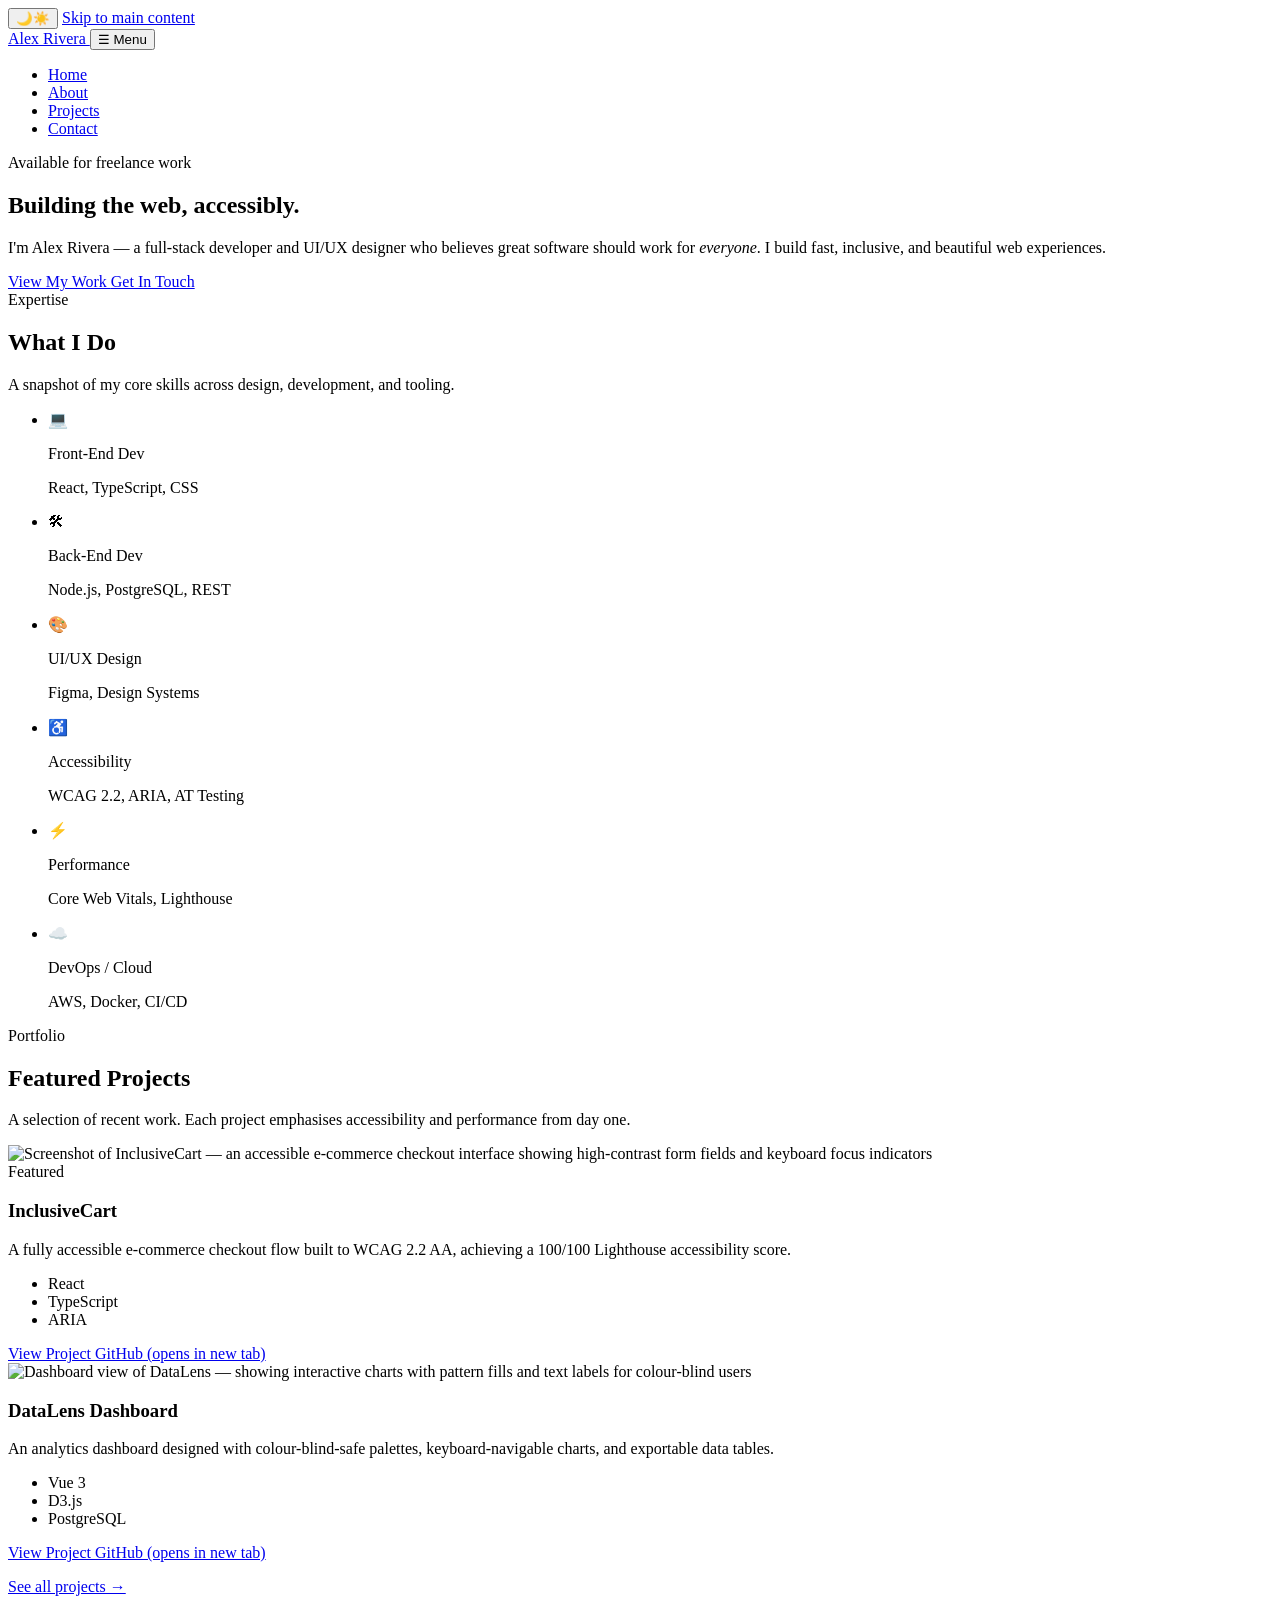
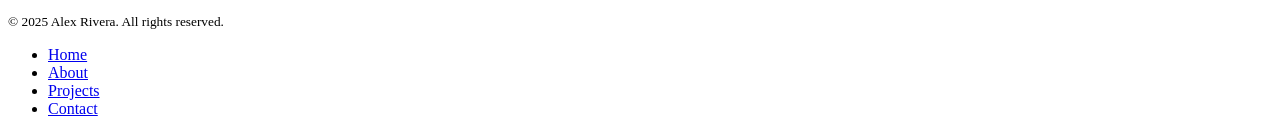
==== task 2/index.html @ 9511e77b "added the code" ====
<!DOCTYPE html>
<!--
  index.html — Home Page
  Portfolio: Alex Rivera | Full-Stack Developer & Designer
  ─────────────────────────────────────────────────────────
  ACCESSIBILITY CHOICES SUMMARY
  ──────────────────────────────
  1. lang="en" on <html>: Tells AT the page language so pronunciation is correct.
  2. Skip link: Lets keyboard users bypass repeated navigation (WCAG 2.4.1).
  3. role="banner" on <header>: Redundant landmark for older AT compatibility.
  4. aria-label on <nav>: Distinguishes "Primary" nav from any other navs.
  5. aria-current="page": Tells screen readers which nav link is the current page.
  6. role="main" on <main>: Redundant landmark for AT compatibility.
  7. aria-labelledby on <section>s: Associates visible headings with sections for AT.
  8. aria-hidden="true" on decorative emoji/icons: Prevents "star" etc. being read aloud.
  9. <ul> for skills: Lists convey count and navigability to screen readers.
  10. alt text on images: Describes image content; decorative images get alt="".
  11. role="contentinfo" on <footer>: Landmark for AT.
  12. Mobile nav toggle: aria-expanded + aria-controls communicate state.
-->
<html lang="en">
<head>
  <meta charset="UTF-8" />
  <meta name="viewport" content="width=device-width, initial-scale=1.0" />

  <!-- ── SEO Meta Tags ── -->
  <title>Alex Rivera — Full-Stack Developer & Designer</title>
  <meta name="description"
        content="Alex Rivera is a full-stack developer and UI/UX designer crafting accessible, performant web experiences. Based in New York." />
  <meta name="keywords"
        content="full-stack developer, UI designer, accessibility, React, Node.js, portfolio" />
  <meta name="author" content="Alex Rivera" />
  <meta name="robots" content="index, follow" />

  <!-- ── Open Graph (Social Sharing) ── -->
  <meta property="og:type"        content="website" />
  <meta property="og:url"         content="https://alexrivera.dev/" />
  <meta property="og:title"       content="Alex Rivera — Full-Stack Developer & Designer" />
  <meta property="og:description" content="Crafting accessible, performant web experiences." />
  <meta property="og:image"       content="https://alexrivera.dev/og-image.jpg" />
  <meta property="og:image:alt"   content="Alex Rivera portfolio preview" />

  <!-- ── Twitter Card ── -->
  <meta name="twitter:card"        content="summary_large_image" />
  <meta name="twitter:site"        content="@alexrivera_dev" />
  <meta name="twitter:title"       content="Alex Rivera — Full-Stack Developer & Designer" />
  <meta name="twitter:description" content="Crafting accessible, performant web experiences." />
  <meta name="twitter:image"       content="https://alexrivera.dev/og-image.jpg" />

  <!-- ── Canonical ── -->
  <link rel="canonical" href="https://alexrivera.dev/" />

  <!-- ── Fonts ── -->
  <link rel="preconnect" href="https://fonts.googleapis.com" />
  <link rel="preconnect" href="https://fonts.gstatic.com" crossorigin />
  <link href="https://fonts.googleapis.com/css2?family=Playfair+Display:wght@600;700&family=Source+Serif+4:ital,wght@0,400;0,600;0,700;1,400&display=swap"
        rel="stylesheet" />

  <!-- ── Stylesheet ── -->
  <link rel="stylesheet" href="style.css" />
</head>

<body>

  <!--
    SKIP LINK
    ─────────
    WHY: WCAG 2.4.1 — Bypass Blocks. Keyboard and screen-reader users shouldn't
    have to tab through the entire navigation every time they load a page.
    This link is visually hidden until focused.
  -->
  <button class="theme-toggle" id="theme-toggle" aria-label="Switch to dark mode" title="Toggle colour theme"><span class="icon-moon" aria-hidden="true">🌙</span><span class="icon-sun" aria-hidden="true">☀️</span></button>

  <a class="skip-link" href="#main-content">Skip to main content</a>

  <!-- ══════════════════════════════════════════════════════════
       HEADER / SITE NAVIGATION
       ─────────────────────────
       WHY role="banner": Adds ARIA landmark for older AT that don't
       map <header> to the banner role automatically.
  ══════════════════════════════════════════════════════════ -->
  <header class="site-header" role="banner">
    <div class="container">

      <!-- Logo — links to home; descriptive text for AT -->
      <a href="index.html" class="site-logo" aria-label="Alex Rivera — go to homepage">
        Alex Rivera
      </a>

      <!--
        Mobile toggle button
        WHY aria-expanded: communicates menu open/closed to screen readers.
        WHY aria-controls: links the button to the element it controls.
      -->
      <button class="nav-toggle"
              aria-expanded="false"
              aria-controls="primary-nav"
              aria-label="Open site navigation">
        ☰ Menu
      </button>

      <!--
        Primary Navigation
        WHY aria-label="Primary": If a page has multiple <nav> elements,
        labels distinguish them for AT (e.g. "Primary" vs "Breadcrumb").
      -->
      <nav aria-label="Primary" id="primary-nav">
        <ul class="primary-nav" role="list">
          <!--
            WHY aria-current="page": Tells AT "this link is the current page."
            Combined with visible styling, satisfies WCAG 2.4.8.
          -->
          <li><a href="index.html"    aria-current="page">Home</a></li>
          <li><a href="about.html">About</a></li>
          <li><a href="projects.html">Projects</a></li>
          <li><a href="contact.html">Contact</a></li>
        </ul>
      </nav>

    </div>
  </header>

  <!-- ══════════════════════════════════════════════════════════
       MAIN CONTENT
       ─────────────
       WHY role="main": Redundant landmark for AT compatibility.
       WHY id="main-content": Target for the skip link above.
  ══════════════════════════════════════════════════════════ -->
  <main id="main-content" role="main">

    <!-- ── HERO SECTION ────────────────────────────────────── -->
    <!--
      WHY <section>: Groups thematically related content.
      WHY aria-labelledby: Associates the section with its heading
      so AT announces "Hero section, heading: …" when navigating landmarks.
    -->
    <section class="hero" aria-labelledby="hero-heading">
      <div class="container">

        <p class="hero-eyebrow" aria-hidden="false">
          Available for freelance work
        </p>

        <h1 id="hero-heading" class="hero-title">
          Building the web, <span class="accent">accessibly</span>.
        </h1>

        <p class="hero-description">
          I'm Alex Rivera — a full-stack developer and UI/UX designer who believes
          great software should work for <em>everyone</em>. I build fast, inclusive,
          and beautiful web experiences.
        </p>

        <div class="hero-actions">
          <a href="projects.html" class="btn btn-primary">
            View My Work
          </a>
          <a href="contact.html" class="btn btn-secondary">
            Get In Touch
          </a>
        </div>

      </div>
    </section><!-- /hero -->

    <div class="container">

      <!-- ── SKILLS OVERVIEW ─────────────────────────────── -->
      <section class="section" aria-labelledby="skills-heading">

        <header class="section-header">
          <span class="section-label" aria-hidden="true">Expertise</span>
          <h2 id="skills-heading" class="section-title">What I Do</h2>
          <p class="section-description">
            A snapshot of my core skills across design, development, and tooling.
          </p>
        </header>

        <!--
          WHY <ul> with role="list": Conveys list semantics (count, navigation).
          role="list" re-adds semantics removed by list-style:none in some browsers.
        -->
        <ul class="skills-grid" role="list" aria-label="Core skills">

          <li class="skill-card">
            <!-- aria-hidden prevents decorative emoji from being read as "laptop computer" -->
            <div class="skill-card-icon" aria-hidden="true">💻</div>
            <p class="skill-card-name">Front-End Dev</p>
            <p class="skill-card-level">React, TypeScript, CSS</p>
          </li>

          <li class="skill-card">
            <div class="skill-card-icon" aria-hidden="true">🛠</div>
            <p class="skill-card-name">Back-End Dev</p>
            <p class="skill-card-level">Node.js, PostgreSQL, REST</p>
          </li>

          <li class="skill-card">
            <div class="skill-card-icon" aria-hidden="true">🎨</div>
            <p class="skill-card-name">UI/UX Design</p>
            <p class="skill-card-level">Figma, Design Systems</p>
          </li>

          <li class="skill-card">
            <div class="skill-card-icon" aria-hidden="true">♿</div>
            <p class="skill-card-name">Accessibility</p>
            <p class="skill-card-level">WCAG 2.2, ARIA, AT Testing</p>
          </li>

          <li class="skill-card">
            <div class="skill-card-icon" aria-hidden="true">⚡</div>
            <p class="skill-card-name">Performance</p>
            <p class="skill-card-level">Core Web Vitals, Lighthouse</p>
          </li>

          <li class="skill-card">
            <div class="skill-card-icon" aria-hidden="true">☁️</div>
            <p class="skill-card-name">DevOps / Cloud</p>
            <p class="skill-card-level">AWS, Docker, CI/CD</p>
          </li>

        </ul>
      </section><!-- /skills -->

      <!-- ── FEATURED PROJECTS PREVIEW ───────────────────── -->
      <section class="section" aria-labelledby="featured-heading">

        <header class="section-header">
          <span class="section-label" aria-hidden="true">Portfolio</span>
          <h2 id="featured-heading" class="section-title">Featured Projects</h2>
          <p class="section-description">
            A selection of recent work. Each project emphasises accessibility
            and performance from day one.
          </p>
        </header>

        <!--
          WHY <article>: Each project is an independently distributable piece
          of content with its own heading, description, and links — exactly
          what <article> is for.
        -->
        <div class="projects-grid">

          <article class="project-card" aria-labelledby="proj1-title">
            <div class="project-thumbnail">
              <!--
                WHY descriptive alt: Screen readers read alt text in place of
                the image. A blank alt="" signals purely decorative; a description
                gives context. Placeholder text makes intent clear to developers.
              -->
              <img src="placeholder-project1.jpg"
                   alt="Screenshot of InclusiveCart — an accessible e-commerce checkout interface showing high-contrast form fields and keyboard focus indicators"
                   loading="lazy"
                   width="600"
                   height="337" />
            </div>
            <div class="project-body">
              <span class="badge">Featured</span>
              <h3 id="proj1-title" class="project-title">InclusiveCart</h3>
              <p class="project-description">
                A fully accessible e-commerce checkout flow built to WCAG 2.2 AA,
                achieving a 100/100 Lighthouse accessibility score.
              </p>
              <ul class="project-tags" role="list" aria-label="Technologies used">
                <li class="project-tag">React</li>
                <li class="project-tag">TypeScript</li>
                <li class="project-tag">ARIA</li>
              </ul>
              <div class="project-links">
                <!--
                  WHY aria-label on links: "Read more" repeated for multiple projects
                  is ambiguous for AT. The label disambiguates: "View InclusiveCart live".
                -->
                <a href="projects.html#inclusive-cart"
                   class="btn btn-primary"
                   aria-label="View InclusiveCart project details">
                  View Project
                </a>
                <a href="https://github.com/alexrivera/inclusive-cart"
                   class="btn btn-secondary"
                   aria-label="View InclusiveCart source code on GitHub"
                   target="_blank"
                   rel="noopener noreferrer">
                  <!--
                    WHY rel="noopener noreferrer": Security best practice for
                    external links opened in new tabs.
                    WHY screen-reader text: Warns AT users a new tab will open.
                  -->
                  GitHub
                  <span class="visually-hidden">(opens in new tab)</span>
                </a>
              </div>
            </div>
          </article><!-- /article -->

          <article class="project-card" aria-labelledby="proj2-title">
            <div class="project-thumbnail">
              <img src="placeholder-project2.jpg"
                   alt="Dashboard view of DataLens — showing interactive charts with pattern fills and text labels for colour-blind users"
                   loading="lazy"
                   width="600"
                   height="337" />
            </div>
            <div class="project-body">
              <h3 id="proj2-title" class="project-title">DataLens Dashboard</h3>
              <p class="project-description">
                An analytics dashboard designed with colour-blind-safe palettes,
                keyboard-navigable charts, and exportable data tables.
              </p>
              <ul class="project-tags" role="list" aria-label="Technologies used">
                <li class="project-tag">Vue 3</li>
                <li class="project-tag">D3.js</li>
                <li class="project-tag">PostgreSQL</li>
              </ul>
              <div class="project-links">
                <a href="projects.html#data-lens"
                   class="btn btn-primary"
                   aria-label="View DataLens Dashboard project details">
                  View Project
                </a>
                <a href="https://github.com/alexrivera/datalens"
                   class="btn btn-secondary"
                   aria-label="View DataLens source code on GitHub"
                   target="_blank"
                   rel="noopener noreferrer">
                  GitHub
                  <span class="visually-hidden">(opens in new tab)</span>
                </a>
              </div>
            </div>
          </article><!-- /article -->

        </div>

        <p class="mt-8">
          <a href="projects.html" class="btn btn-secondary">
            See all projects →
          </a>
        </p>

      </section><!-- /featured projects -->

    </div><!-- /container -->
  </main>

  <!-- ══════════════════════════════════════════════════════════
       FOOTER
       ────────
       WHY role="contentinfo": Maps <footer> to the contentinfo
       landmark for AT compatibility.
  ══════════════════════════════════════════════════════════ -->
  <footer class="site-footer" role="contentinfo">
    <div class="container">
      <p class="footer-copy">
        <small>© <time datetime="2025">2025</time> Alex Rivera. All rights reserved.</small>
      </p>
      <nav aria-label="Footer navigation">
        <ul class="footer-nav" role="list">
          <li><a href="index.html">Home</a></li>
          <li><a href="about.html">About</a></li>
          <li><a href="projects.html">Projects</a></li>
          <li><a href="contact.html">Contact</a></li>
        </ul>
      </nav>
    </div>
  </footer>

  <!-- ── Navigation Toggle Script ───────────────────────── -->
    <script src="portfolio.js"></script>

</body>
</html>
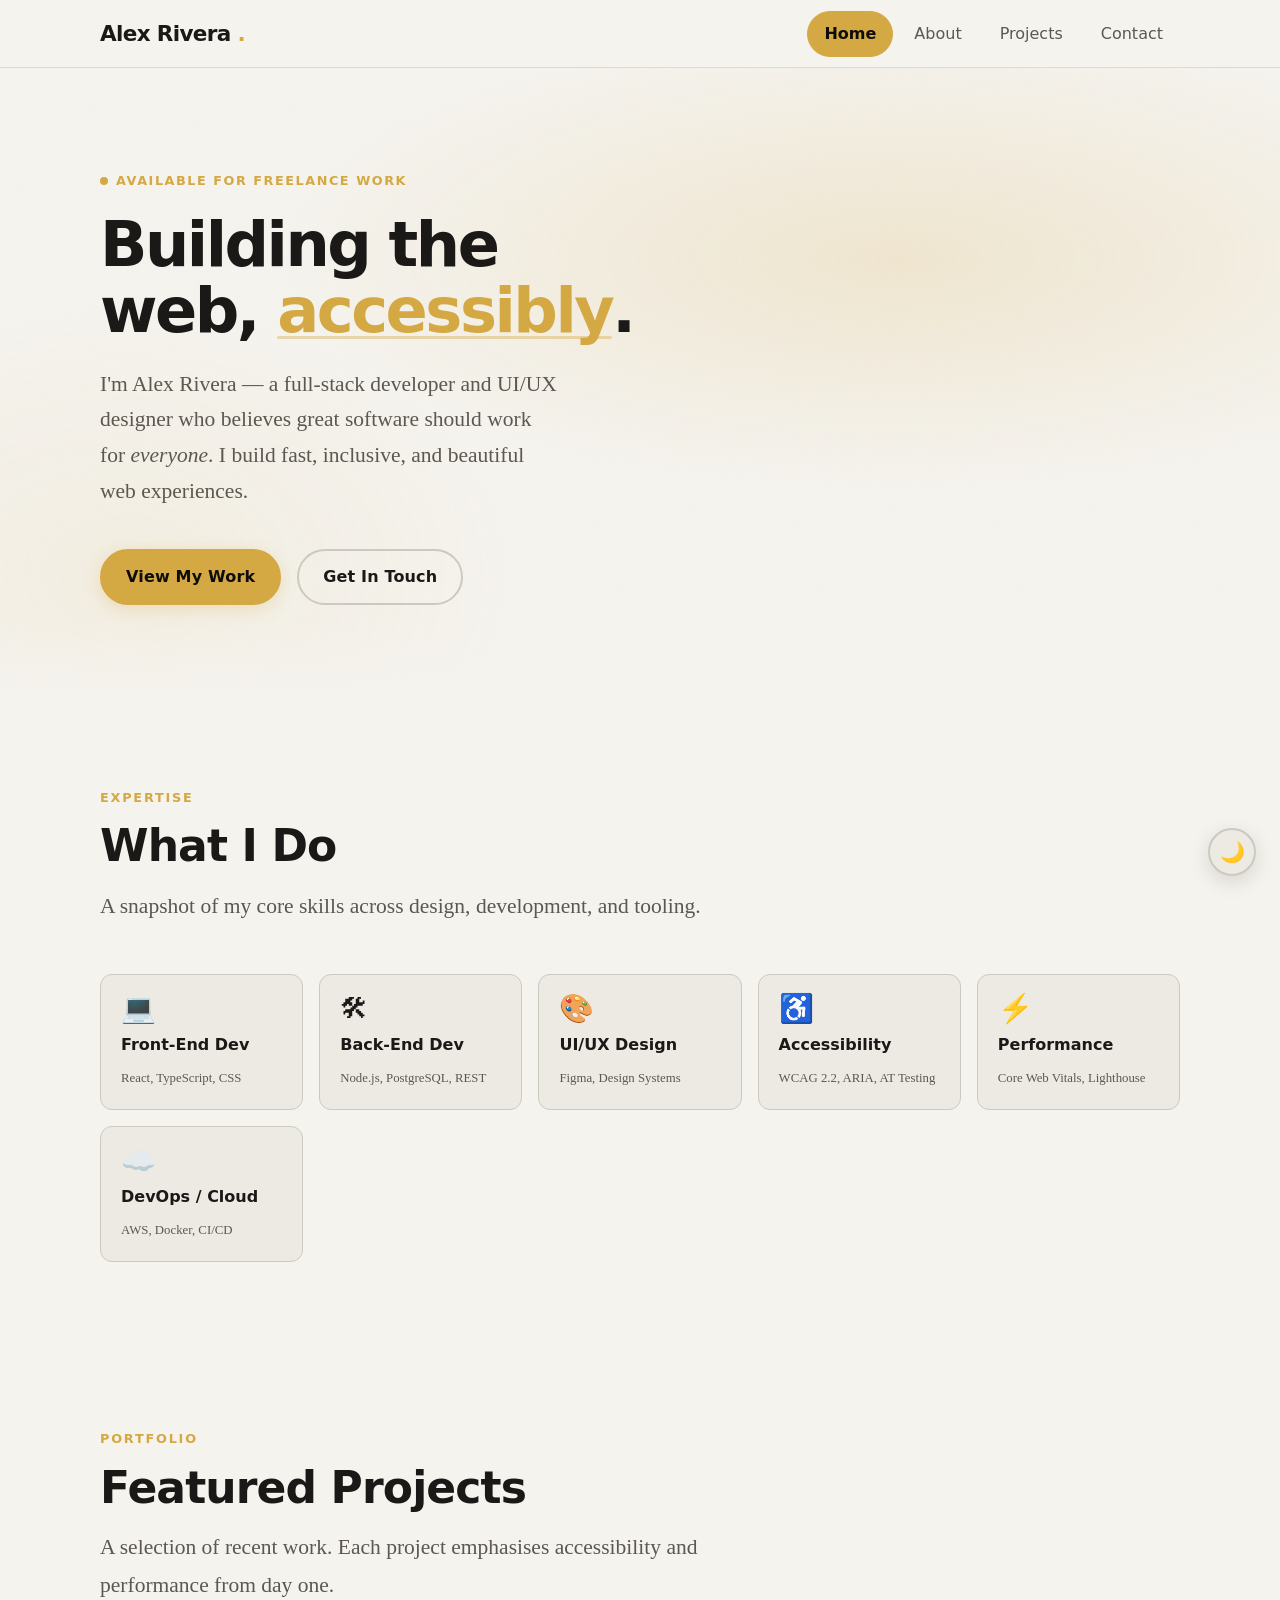
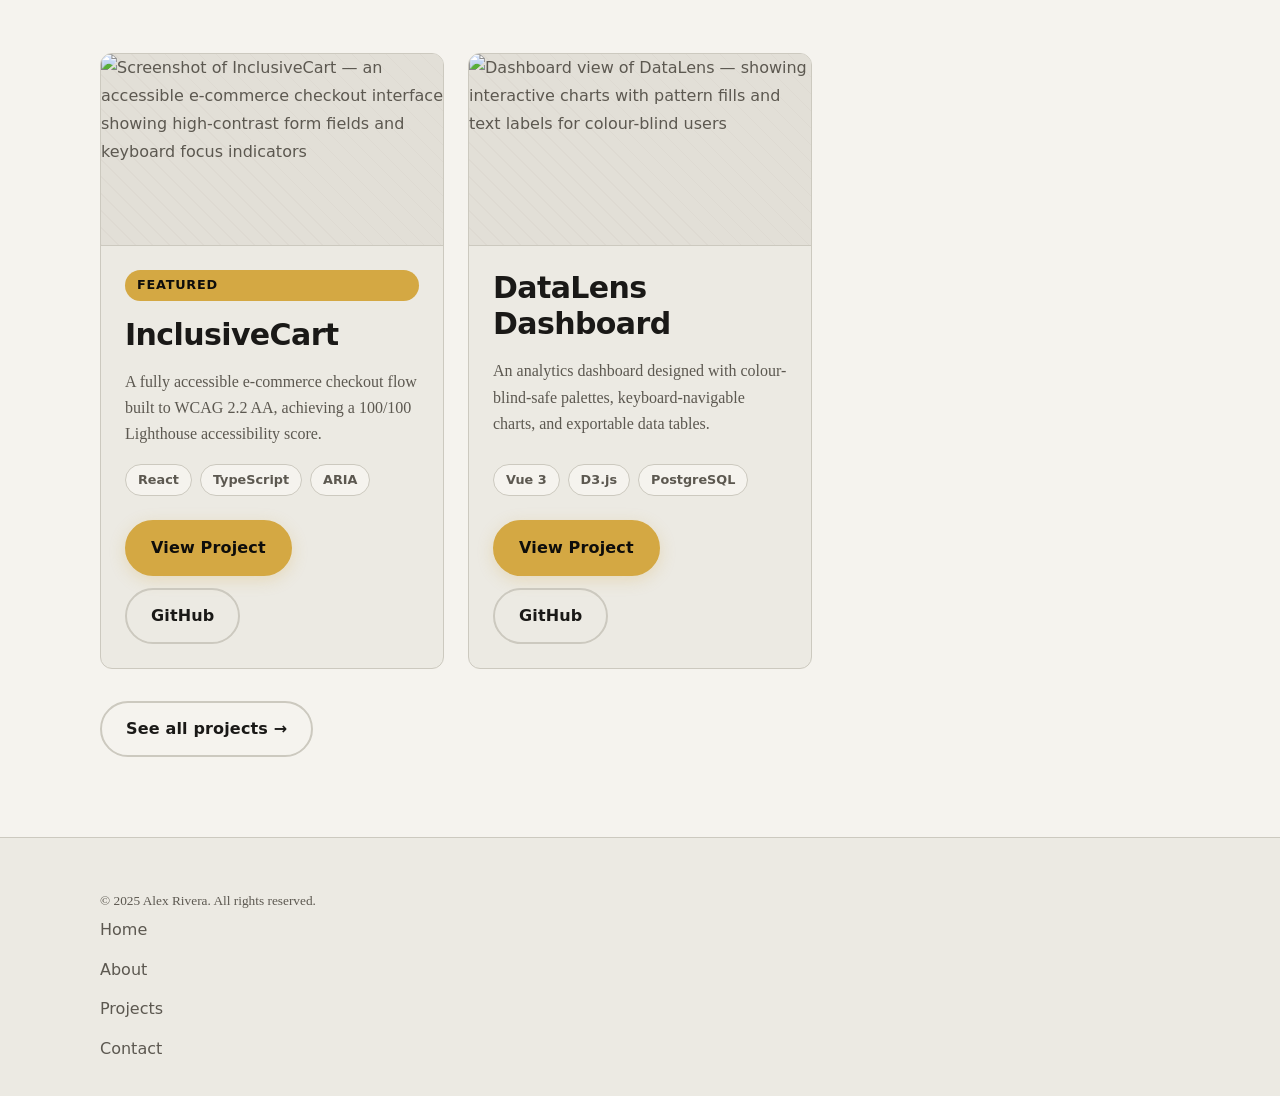
==== commit 3f5512d1: "Add task 2 folder with files" ====
--- a/task 2/index.html
+++ b/task 2/index.html
@@ -1,372 +1,372 @@
-<!DOCTYPE html>
-<!--
-  index.html — Home Page
-  Portfolio: Alex Rivera | Full-Stack Developer & Designer
-  ─────────────────────────────────────────────────────────
-  ACCESSIBILITY CHOICES SUMMARY
-  ──────────────────────────────
-  1. lang="en" on <html>: Tells AT the page language so pronunciation is correct.
-  2. Skip link: Lets keyboard users bypass repeated navigation (WCAG 2.4.1).
-  3. role="banner" on <header>: Redundant landmark for older AT compatibility.
-  4. aria-label on <nav>: Distinguishes "Primary" nav from any other navs.
-  5. aria-current="page": Tells screen readers which nav link is the current page.
-  6. role="main" on <main>: Redundant landmark for AT compatibility.
-  7. aria-labelledby on <section>s: Associates visible headings with sections for AT.
-  8. aria-hidden="true" on decorative emoji/icons: Prevents "star" etc. being read aloud.
-  9. <ul> for skills: Lists convey count and navigability to screen readers.
-  10. alt text on images: Describes image content; decorative images get alt="".
-  11. role="contentinfo" on <footer>: Landmark for AT.
-  12. Mobile nav toggle: aria-expanded + aria-controls communicate state.
--->
-<html lang="en">
-<head>
-  <meta charset="UTF-8" />
-  <meta name="viewport" content="width=device-width, initial-scale=1.0" />
-
-  <!-- ── SEO Meta Tags ── -->
-  <title>Alex Rivera — Full-Stack Developer & Designer</title>
-  <meta name="description"
-        content="Alex Rivera is a full-stack developer and UI/UX designer crafting accessible, performant web experiences. Based in New York." />
-  <meta name="keywords"
-        content="full-stack developer, UI designer, accessibility, React, Node.js, portfolio" />
-  <meta name="author" content="Alex Rivera" />
-  <meta name="robots" content="index, follow" />
-
-  <!-- ── Open Graph (Social Sharing) ── -->
-  <meta property="og:type"        content="website" />
-  <meta property="og:url"         content="https://alexrivera.dev/" />
-  <meta property="og:title"       content="Alex Rivera — Full-Stack Developer & Designer" />
-  <meta property="og:description" content="Crafting accessible, performant web experiences." />
-  <meta property="og:image"       content="https://alexrivera.dev/og-image.jpg" />
-  <meta property="og:image:alt"   content="Alex Rivera portfolio preview" />
-
-  <!-- ── Twitter Card ── -->
-  <meta name="twitter:card"        content="summary_large_image" />
-  <meta name="twitter:site"        content="@alexrivera_dev" />
-  <meta name="twitter:title"       content="Alex Rivera — Full-Stack Developer & Designer" />
-  <meta name="twitter:description" content="Crafting accessible, performant web experiences." />
-  <meta name="twitter:image"       content="https://alexrivera.dev/og-image.jpg" />
-
-  <!-- ── Canonical ── -->
-  <link rel="canonical" href="https://alexrivera.dev/" />
-
-  <!-- ── Fonts ── -->
-  <link rel="preconnect" href="https://fonts.googleapis.com" />
-  <link rel="preconnect" href="https://fonts.gstatic.com" crossorigin />
-  <link href="https://fonts.googleapis.com/css2?family=Playfair+Display:wght@600;700&family=Source+Serif+4:ital,wght@0,400;0,600;0,700;1,400&display=swap"
-        rel="stylesheet" />
-
-  <!-- ── Stylesheet ── -->
-  <link rel="stylesheet" href="style.css" />
-</head>
-
-<body>
-
-  <!--
-    SKIP LINK
-    ─────────
-    WHY: WCAG 2.4.1 — Bypass Blocks. Keyboard and screen-reader users shouldn't
-    have to tab through the entire navigation every time they load a page.
-    This link is visually hidden until focused.
-  -->
-  <button class="theme-toggle" id="theme-toggle" aria-label="Switch to dark mode" title="Toggle colour theme"><span class="icon-moon" aria-hidden="true">🌙</span><span class="icon-sun" aria-hidden="true">☀️</span></button>
-
-  <a class="skip-link" href="#main-content">Skip to main content</a>
-
-  <!-- ══════════════════════════════════════════════════════════
-       HEADER / SITE NAVIGATION
-       ─────────────────────────
-       WHY role="banner": Adds ARIA landmark for older AT that don't
-       map <header> to the banner role automatically.
-  ══════════════════════════════════════════════════════════ -->
-  <header class="site-header" role="banner">
-    <div class="container">
-
-      <!-- Logo — links to home; descriptive text for AT -->
-      <a href="index.html" class="site-logo" aria-label="Alex Rivera — go to homepage">
-        Alex Rivera
-      </a>
-
-      <!--
-        Mobile toggle button
-        WHY aria-expanded: communicates menu open/closed to screen readers.
-        WHY aria-controls: links the button to the element it controls.
-      -->
-      <button class="nav-toggle"
-              aria-expanded="false"
-              aria-controls="primary-nav"
-              aria-label="Open site navigation">
-        ☰ Menu
-      </button>
-
-      <!--
-        Primary Navigation
-        WHY aria-label="Primary": If a page has multiple <nav> elements,
-        labels distinguish them for AT (e.g. "Primary" vs "Breadcrumb").
-      -->
-      <nav aria-label="Primary" id="primary-nav">
-        <ul class="primary-nav" role="list">
-          <!--
-            WHY aria-current="page": Tells AT "this link is the current page."
-            Combined with visible styling, satisfies WCAG 2.4.8.
-          -->
-          <li><a href="index.html"    aria-current="page">Home</a></li>
-          <li><a href="about.html">About</a></li>
-          <li><a href="projects.html">Projects</a></li>
-          <li><a href="contact.html">Contact</a></li>
-        </ul>
-      </nav>
-
-    </div>
-  </header>
-
-  <!-- ══════════════════════════════════════════════════════════
-       MAIN CONTENT
-       ─────────────
-       WHY role="main": Redundant landmark for AT compatibility.
-       WHY id="main-content": Target for the skip link above.
-  ══════════════════════════════════════════════════════════ -->
-  <main id="main-content" role="main">
-
-    <!-- ── HERO SECTION ────────────────────────────────────── -->
-    <!--
-      WHY <section>: Groups thematically related content.
-      WHY aria-labelledby: Associates the section with its heading
-      so AT announces "Hero section, heading: …" when navigating landmarks.
-    -->
-    <section class="hero" aria-labelledby="hero-heading">
-      <div class="container">
-
-        <p class="hero-eyebrow" aria-hidden="false">
-          Available for freelance work
-        </p>
-
-        <h1 id="hero-heading" class="hero-title">
-          Building the web, <span class="accent">accessibly</span>.
-        </h1>
-
-        <p class="hero-description">
-          I'm Alex Rivera — a full-stack developer and UI/UX designer who believes
-          great software should work for <em>everyone</em>. I build fast, inclusive,
-          and beautiful web experiences.
-        </p>
-
-        <div class="hero-actions">
-          <a href="projects.html" class="btn btn-primary">
-            View My Work
-          </a>
-          <a href="contact.html" class="btn btn-secondary">
-            Get In Touch
-          </a>
-        </div>
-
-      </div>
-    </section><!-- /hero -->
-
-    <div class="container">
-
-      <!-- ── SKILLS OVERVIEW ─────────────────────────────── -->
-      <section class="section" aria-labelledby="skills-heading">
-
-        <header class="section-header">
-          <span class="section-label" aria-hidden="true">Expertise</span>
-          <h2 id="skills-heading" class="section-title">What I Do</h2>
-          <p class="section-description">
-            A snapshot of my core skills across design, development, and tooling.
-          </p>
-        </header>
-
-        <!--
-          WHY <ul> with role="list": Conveys list semantics (count, navigation).
-          role="list" re-adds semantics removed by list-style:none in some browsers.
-        -->
-        <ul class="skills-grid" role="list" aria-label="Core skills">
-
-          <li class="skill-card">
-            <!-- aria-hidden prevents decorative emoji from being read as "laptop computer" -->
-            <div class="skill-card-icon" aria-hidden="true">💻</div>
-            <p class="skill-card-name">Front-End Dev</p>
-            <p class="skill-card-level">React, TypeScript, CSS</p>
-          </li>
-
-          <li class="skill-card">
-            <div class="skill-card-icon" aria-hidden="true">🛠</div>
-            <p class="skill-card-name">Back-End Dev</p>
-            <p class="skill-card-level">Node.js, PostgreSQL, REST</p>
-          </li>
-
-          <li class="skill-card">
-            <div class="skill-card-icon" aria-hidden="true">🎨</div>
-            <p class="skill-card-name">UI/UX Design</p>
-            <p class="skill-card-level">Figma, Design Systems</p>
-          </li>
-
-          <li class="skill-card">
-            <div class="skill-card-icon" aria-hidden="true">♿</div>
-            <p class="skill-card-name">Accessibility</p>
-            <p class="skill-card-level">WCAG 2.2, ARIA, AT Testing</p>
-          </li>
-
-          <li class="skill-card">
-            <div class="skill-card-icon" aria-hidden="true">⚡</div>
-            <p class="skill-card-name">Performance</p>
-            <p class="skill-card-level">Core Web Vitals, Lighthouse</p>
-          </li>
-
-          <li class="skill-card">
-            <div class="skill-card-icon" aria-hidden="true">☁️</div>
-            <p class="skill-card-name">DevOps / Cloud</p>
-            <p class="skill-card-level">AWS, Docker, CI/CD</p>
-          </li>
-
-        </ul>
-      </section><!-- /skills -->
-
-      <!-- ── FEATURED PROJECTS PREVIEW ───────────────────── -->
-      <section class="section" aria-labelledby="featured-heading">
-
-        <header class="section-header">
-          <span class="section-label" aria-hidden="true">Portfolio</span>
-          <h2 id="featured-heading" class="section-title">Featured Projects</h2>
-          <p class="section-description">
-            A selection of recent work. Each project emphasises accessibility
-            and performance from day one.
-          </p>
-        </header>
-
-        <!--
-          WHY <article>: Each project is an independently distributable piece
-          of content with its own heading, description, and links — exactly
-          what <article> is for.
-        -->
-        <div class="projects-grid">
-
-          <article class="project-card" aria-labelledby="proj1-title">
-            <div class="project-thumbnail">
-              <!--
-                WHY descriptive alt: Screen readers read alt text in place of
-                the image. A blank alt="" signals purely decorative; a description
-                gives context. Placeholder text makes intent clear to developers.
-              -->
-              <img src="placeholder-project1.jpg"
-                   alt="Screenshot of InclusiveCart — an accessible e-commerce checkout interface showing high-contrast form fields and keyboard focus indicators"
-                   loading="lazy"
-                   width="600"
-                   height="337" />
-            </div>
-            <div class="project-body">
-              <span class="badge">Featured</span>
-              <h3 id="proj1-title" class="project-title">InclusiveCart</h3>
-              <p class="project-description">
-                A fully accessible e-commerce checkout flow built to WCAG 2.2 AA,
-                achieving a 100/100 Lighthouse accessibility score.
-              </p>
-              <ul class="project-tags" role="list" aria-label="Technologies used">
-                <li class="project-tag">React</li>
-                <li class="project-tag">TypeScript</li>
-                <li class="project-tag">ARIA</li>
-              </ul>
-              <div class="project-links">
-                <!--
-                  WHY aria-label on links: "Read more" repeated for multiple projects
-                  is ambiguous for AT. The label disambiguates: "View InclusiveCart live".
-                -->
-                <a href="projects.html#inclusive-cart"
-                   class="btn btn-primary"
-                   aria-label="View InclusiveCart project details">
-                  View Project
-                </a>
-                <a href="https://github.com/alexrivera/inclusive-cart"
-                   class="btn btn-secondary"
-                   aria-label="View InclusiveCart source code on GitHub"
-                   target="_blank"
-                   rel="noopener noreferrer">
-                  <!--
-                    WHY rel="noopener noreferrer": Security best practice for
-                    external links opened in new tabs.
-                    WHY screen-reader text: Warns AT users a new tab will open.
-                  -->
-                  GitHub
-                  <span class="visually-hidden">(opens in new tab)</span>
-                </a>
-              </div>
-            </div>
-          </article><!-- /article -->
-
-          <article class="project-card" aria-labelledby="proj2-title">
-            <div class="project-thumbnail">
-              <img src="placeholder-project2.jpg"
-                   alt="Dashboard view of DataLens — showing interactive charts with pattern fills and text labels for colour-blind users"
-                   loading="lazy"
-                   width="600"
-                   height="337" />
-            </div>
-            <div class="project-body">
-              <h3 id="proj2-title" class="project-title">DataLens Dashboard</h3>
-              <p class="project-description">
-                An analytics dashboard designed with colour-blind-safe palettes,
-                keyboard-navigable charts, and exportable data tables.
-              </p>
-              <ul class="project-tags" role="list" aria-label="Technologies used">
-                <li class="project-tag">Vue 3</li>
-                <li class="project-tag">D3.js</li>
-                <li class="project-tag">PostgreSQL</li>
-              </ul>
-              <div class="project-links">
-                <a href="projects.html#data-lens"
-                   class="btn btn-primary"
-                   aria-label="View DataLens Dashboard project details">
-                  View Project
-                </a>
-                <a href="https://github.com/alexrivera/datalens"
-                   class="btn btn-secondary"
-                   aria-label="View DataLens source code on GitHub"
-                   target="_blank"
-                   rel="noopener noreferrer">
-                  GitHub
-                  <span class="visually-hidden">(opens in new tab)</span>
-                </a>
-              </div>
-            </div>
-          </article><!-- /article -->
-
-        </div>
-
-        <p class="mt-8">
-          <a href="projects.html" class="btn btn-secondary">
-            See all projects →
-          </a>
-        </p>
-
-      </section><!-- /featured projects -->
-
-    </div><!-- /container -->
-  </main>
-
-  <!-- ══════════════════════════════════════════════════════════
-       FOOTER
-       ────────
-       WHY role="contentinfo": Maps <footer> to the contentinfo
-       landmark for AT compatibility.
-  ══════════════════════════════════════════════════════════ -->
-  <footer class="site-footer" role="contentinfo">
-    <div class="container">
-      <p class="footer-copy">
-        <small>© <time datetime="2025">2025</time> Alex Rivera. All rights reserved.</small>
-      </p>
-      <nav aria-label="Footer navigation">
-        <ul class="footer-nav" role="list">
-          <li><a href="index.html">Home</a></li>
-          <li><a href="about.html">About</a></li>
-          <li><a href="projects.html">Projects</a></li>
-          <li><a href="contact.html">Contact</a></li>
-        </ul>
-      </nav>
-    </div>
-  </footer>
-
-  <!-- ── Navigation Toggle Script ───────────────────────── -->
-    <script src="portfolio.js"></script>
-
-</body>
-</html>
+<!DOCTYPE html>
+<!--
+  index.html — Home Page
+  Portfolio: Alex Rivera | Full-Stack Developer & Designer
+  ─────────────────────────────────────────────────────────
+  ACCESSIBILITY CHOICES SUMMARY
+  ──────────────────────────────
+  1. lang="en" on <html>: Tells AT the page language so pronunciation is correct.
+  2. Skip link: Lets keyboard users bypass repeated navigation (WCAG 2.4.1).
+  3. role="banner" on <header>: Redundant landmark for older AT compatibility.
+  4. aria-label on <nav>: Distinguishes "Primary" nav from any other navs.
+  5. aria-current="page": Tells screen readers which nav link is the current page.
+  6. role="main" on <main>: Redundant landmark for AT compatibility.
+  7. aria-labelledby on <section>s: Associates visible headings with sections for AT.
+  8. aria-hidden="true" on decorative emoji/icons: Prevents "star" etc. being read aloud.
+  9. <ul> for skills: Lists convey count and navigability to screen readers.
+  10. alt text on images: Describes image content; decorative images get alt="".
+  11. role="contentinfo" on <footer>: Landmark for AT.
+  12. Mobile nav toggle: aria-expanded + aria-controls communicate state.
+-->
+<html lang="en">
+<head>
+  <meta charset="UTF-8" />
+  <meta name="viewport" content="width=device-width, initial-scale=1.0" />
+
+  <!-- ── SEO Meta Tags ── -->
+  <title>Alex Rivera — Full-Stack Developer & Designer</title>
+  <meta name="description"
+        content="Alex Rivera is a full-stack developer and UI/UX designer crafting accessible, performant web experiences. Based in New York." />
+  <meta name="keywords"
+        content="full-stack developer, UI designer, accessibility, React, Node.js, portfolio" />
+  <meta name="author" content="Alex Rivera" />
+  <meta name="robots" content="index, follow" />
+
+  <!-- ── Open Graph (Social Sharing) ── -->
+  <meta property="og:type"        content="website" />
+  <meta property="og:url"         content="https://alexrivera.dev/" />
+  <meta property="og:title"       content="Alex Rivera — Full-Stack Developer & Designer" />
+  <meta property="og:description" content="Crafting accessible, performant web experiences." />
+  <meta property="og:image"       content="https://alexrivera.dev/og-image.jpg" />
+  <meta property="og:image:alt"   content="Alex Rivera portfolio preview" />
+
+  <!-- ── Twitter Card ── -->
+  <meta name="twitter:card"        content="summary_large_image" />
+  <meta name="twitter:site"        content="@alexrivera_dev" />
+  <meta name="twitter:title"       content="Alex Rivera — Full-Stack Developer & Designer" />
+  <meta name="twitter:description" content="Crafting accessible, performant web experiences." />
+  <meta name="twitter:image"       content="https://alexrivera.dev/og-image.jpg" />
+
+  <!-- ── Canonical ── -->
+  <link rel="canonical" href="https://alexrivera.dev/" />
+
+  <!-- ── Fonts ── -->
+  <link rel="preconnect" href="https://fonts.googleapis.com" />
+  <link rel="preconnect" href="https://fonts.gstatic.com" crossorigin />
+  <link href="https://fonts.googleapis.com/css2?family=Playfair+Display:wght@600;700&family=Source+Serif+4:ital,wght@0,400;0,600;0,700;1,400&display=swap"
+        rel="stylesheet" />
+
+  <!-- ── Stylesheet ── -->
+  <link rel="stylesheet" href="style.css" />
+</head>
+
+<body>
+
+  <!--
+    SKIP LINK
+    ─────────
+    WHY: WCAG 2.4.1 — Bypass Blocks. Keyboard and screen-reader users shouldn't
+    have to tab through the entire navigation every time they load a page.
+    This link is visually hidden until focused.
+  -->
+  <button class="theme-toggle" id="theme-toggle" aria-label="Switch to dark mode" title="Toggle colour theme"><span class="icon-moon" aria-hidden="true">🌙</span><span class="icon-sun" aria-hidden="true">☀️</span></button>
+
+  <a class="skip-link" href="#main-content">Skip to main content</a>
+
+  <!-- ══════════════════════════════════════════════════════════
+       HEADER / SITE NAVIGATION
+       ─────────────────────────
+       WHY role="banner": Adds ARIA landmark for older AT that don't
+       map <header> to the banner role automatically.
+  ══════════════════════════════════════════════════════════ -->
+  <header class="site-header" role="banner">
+    <div class="container">
+
+      <!-- Logo — links to home; descriptive text for AT -->
+      <a href="index.html" class="site-logo" aria-label="Alex Rivera — go to homepage">
+        Alex Rivera
+      </a>
+
+      <!--
+        Mobile toggle button
+        WHY aria-expanded: communicates menu open/closed to screen readers.
+        WHY aria-controls: links the button to the element it controls.
+      -->
+      <button class="nav-toggle"
+              aria-expanded="false"
+              aria-controls="primary-nav"
+              aria-label="Open site navigation">
+        ☰ Menu
+      </button>
+
+      <!--
+        Primary Navigation
+        WHY aria-label="Primary": If a page has multiple <nav> elements,
+        labels distinguish them for AT (e.g. "Primary" vs "Breadcrumb").
+      -->
+      <nav aria-label="Primary" id="primary-nav">
+        <ul class="primary-nav" role="list">
+          <!--
+            WHY aria-current="page": Tells AT "this link is the current page."
+            Combined with visible styling, satisfies WCAG 2.4.8.
+          -->
+          <li><a href="index.html"    aria-current="page">Home</a></li>
+          <li><a href="about.html">About</a></li>
+          <li><a href="projects.html">Projects</a></li>
+          <li><a href="contact.html">Contact</a></li>
+        </ul>
+      </nav>
+
+    </div>
+  </header>
+
+  <!-- ══════════════════════════════════════════════════════════
+       MAIN CONTENT
+       ─────────────
+       WHY role="main": Redundant landmark for AT compatibility.
+       WHY id="main-content": Target for the skip link above.
+  ══════════════════════════════════════════════════════════ -->
+  <main id="main-content" role="main">
+
+    <!-- ── HERO SECTION ────────────────────────────────────── -->
+    <!--
+      WHY <section>: Groups thematically related content.
+      WHY aria-labelledby: Associates the section with its heading
+      so AT announces "Hero section, heading: …" when navigating landmarks.
+    -->
+    <section class="hero" aria-labelledby="hero-heading">
+      <div class="container">
+
+        <p class="hero-eyebrow" aria-hidden="false">
+          Available for freelance work
+        </p>
+
+        <h1 id="hero-heading" class="hero-title">
+          Building the web, <span class="accent">accessibly</span>.
+        </h1>
+
+        <p class="hero-description">
+          I'm Alex Rivera — a full-stack developer and UI/UX designer who believes
+          great software should work for <em>everyone</em>. I build fast, inclusive,
+          and beautiful web experiences.
+        </p>
+
+        <div class="hero-actions">
+          <a href="projects.html" class="btn btn-primary">
+            View My Work
+          </a>
+          <a href="contact.html" class="btn btn-secondary">
+            Get In Touch
+          </a>
+        </div>
+
+      </div>
+    </section><!-- /hero -->
+
+    <div class="container">
+
+      <!-- ── SKILLS OVERVIEW ─────────────────────────────── -->
+      <section class="section" aria-labelledby="skills-heading">
+
+        <header class="section-header">
+          <span class="section-label" aria-hidden="true">Expertise</span>
+          <h2 id="skills-heading" class="section-title">What I Do</h2>
+          <p class="section-description">
+            A snapshot of my core skills across design, development, and tooling.
+          </p>
+        </header>
+
+        <!--
+          WHY <ul> with role="list": Conveys list semantics (count, navigation).
+          role="list" re-adds semantics removed by list-style:none in some browsers.
+        -->
+        <ul class="skills-grid" role="list" aria-label="Core skills">
+
+          <li class="skill-card">
+            <!-- aria-hidden prevents decorative emoji from being read as "laptop computer" -->
+            <div class="skill-card-icon" aria-hidden="true">💻</div>
+            <p class="skill-card-name">Front-End Dev</p>
+            <p class="skill-card-level">React, TypeScript, CSS</p>
+          </li>
+
+          <li class="skill-card">
+            <div class="skill-card-icon" aria-hidden="true">🛠</div>
+            <p class="skill-card-name">Back-End Dev</p>
+            <p class="skill-card-level">Node.js, PostgreSQL, REST</p>
+          </li>
+
+          <li class="skill-card">
+            <div class="skill-card-icon" aria-hidden="true">🎨</div>
+            <p class="skill-card-name">UI/UX Design</p>
+            <p class="skill-card-level">Figma, Design Systems</p>
+          </li>
+
+          <li class="skill-card">
+            <div class="skill-card-icon" aria-hidden="true">♿</div>
+            <p class="skill-card-name">Accessibility</p>
+            <p class="skill-card-level">WCAG 2.2, ARIA, AT Testing</p>
+          </li>
+
+          <li class="skill-card">
+            <div class="skill-card-icon" aria-hidden="true">⚡</div>
+            <p class="skill-card-name">Performance</p>
+            <p class="skill-card-level">Core Web Vitals, Lighthouse</p>
+          </li>
+
+          <li class="skill-card">
+            <div class="skill-card-icon" aria-hidden="true">☁️</div>
+            <p class="skill-card-name">DevOps / Cloud</p>
+            <p class="skill-card-level">AWS, Docker, CI/CD</p>
+          </li>
+
+        </ul>
+      </section><!-- /skills -->
+
+      <!-- ── FEATURED PROJECTS PREVIEW ───────────────────── -->
+      <section class="section" aria-labelledby="featured-heading">
+
+        <header class="section-header">
+          <span class="section-label" aria-hidden="true">Portfolio</span>
+          <h2 id="featured-heading" class="section-title">Featured Projects</h2>
+          <p class="section-description">
+            A selection of recent work. Each project emphasises accessibility
+            and performance from day one.
+          </p>
+        </header>
+
+        <!--
+          WHY <article>: Each project is an independently distributable piece
+          of content with its own heading, description, and links — exactly
+          what <article> is for.
+        -->
+        <div class="projects-grid">
+
+          <article class="project-card" aria-labelledby="proj1-title">
+            <div class="project-thumbnail">
+              <!--
+                WHY descriptive alt: Screen readers read alt text in place of
+                the image. A blank alt="" signals purely decorative; a description
+                gives context. Placeholder text makes intent clear to developers.
+              -->
+              <img src="placeholder-project1.jpg"
+                   alt="Screenshot of InclusiveCart — an accessible e-commerce checkout interface showing high-contrast form fields and keyboard focus indicators"
+                   loading="lazy"
+                   width="600"
+                   height="337" />
+            </div>
+            <div class="project-body">
+              <span class="badge">Featured</span>
+              <h3 id="proj1-title" class="project-title">InclusiveCart</h3>
+              <p class="project-description">
+                A fully accessible e-commerce checkout flow built to WCAG 2.2 AA,
+                achieving a 100/100 Lighthouse accessibility score.
+              </p>
+              <ul class="project-tags" role="list" aria-label="Technologies used">
+                <li class="project-tag">React</li>
+                <li class="project-tag">TypeScript</li>
+                <li class="project-tag">ARIA</li>
+              </ul>
+              <div class="project-links">
+                <!--
+                  WHY aria-label on links: "Read more" repeated for multiple projects
+                  is ambiguous for AT. The label disambiguates: "View InclusiveCart live".
+                -->
+                <a href="projects.html#inclusive-cart"
+                   class="btn btn-primary"
+                   aria-label="View InclusiveCart project details">
+                  View Project
+                </a>
+                <a href="https://github.com/alexrivera/inclusive-cart"
+                   class="btn btn-secondary"
+                   aria-label="View InclusiveCart source code on GitHub"
+                   target="_blank"
+                   rel="noopener noreferrer">
+                  <!--
+                    WHY rel="noopener noreferrer": Security best practice for
+                    external links opened in new tabs.
+                    WHY screen-reader text: Warns AT users a new tab will open.
+                  -->
+                  GitHub
+                  <span class="visually-hidden">(opens in new tab)</span>
+                </a>
+              </div>
+            </div>
+          </article><!-- /article -->
+
+          <article class="project-card" aria-labelledby="proj2-title">
+            <div class="project-thumbnail">
+              <img src="placeholder-project2.jpg"
+                   alt="Dashboard view of DataLens — showing interactive charts with pattern fills and text labels for colour-blind users"
+                   loading="lazy"
+                   width="600"
+                   height="337" />
+            </div>
+            <div class="project-body">
+              <h3 id="proj2-title" class="project-title">DataLens Dashboard</h3>
+              <p class="project-description">
+                An analytics dashboard designed with colour-blind-safe palettes,
+                keyboard-navigable charts, and exportable data tables.
+              </p>
+              <ul class="project-tags" role="list" aria-label="Technologies used">
+                <li class="project-tag">Vue 3</li>
+                <li class="project-tag">D3.js</li>
+                <li class="project-tag">PostgreSQL</li>
+              </ul>
+              <div class="project-links">
+                <a href="projects.html#data-lens"
+                   class="btn btn-primary"
+                   aria-label="View DataLens Dashboard project details">
+                  View Project
+                </a>
+                <a href="https://github.com/alexrivera/datalens"
+                   class="btn btn-secondary"
+                   aria-label="View DataLens source code on GitHub"
+                   target="_blank"
+                   rel="noopener noreferrer">
+                  GitHub
+                  <span class="visually-hidden">(opens in new tab)</span>
+                </a>
+              </div>
+            </div>
+          </article><!-- /article -->
+
+        </div>
+
+        <p class="mt-8">
+          <a href="projects.html" class="btn btn-secondary">
+            See all projects →
+          </a>
+        </p>
+
+      </section><!-- /featured projects -->
+
+    </div><!-- /container -->
+  </main>
+
+  <!-- ══════════════════════════════════════════════════════════
+       FOOTER
+       ────────
+       WHY role="contentinfo": Maps <footer> to the contentinfo
+       landmark for AT compatibility.
+  ══════════════════════════════════════════════════════════ -->
+  <footer class="site-footer" role="contentinfo">
+    <div class="container">
+      <p class="footer-copy">
+        <small>© <time datetime="2025">2025</time> Alex Rivera. All rights reserved.</small>
+      </p>
+      <nav aria-label="Footer navigation">
+        <ul class="footer-nav" role="list">
+          <li><a href="index.html">Home</a></li>
+          <li><a href="about.html">About</a></li>
+          <li><a href="projects.html">Projects</a></li>
+          <li><a href="contact.html">Contact</a></li>
+        </ul>
+      </nav>
+    </div>
+  </footer>
+
+  <!-- ── Navigation Toggle Script ───────────────────────── -->
+    <script src="portfolio.js"></script>
+
+</body>
+</html>
--- a/task 2/style.css
+++ b/task 2/style.css
@@ -0,0 +1,2002 @@
+/* ============================================================
+   style.css — Alex Rivera Portfolio
+   Design Direction: "Obsidian & Citrine"
+   ─────────────────────────────────────────────────────────
+   A dark-first editorial system: near-black obsidian surfaces,
+   warm citrine-gold accent, and a sharp geometric sans for
+   headings paired with a legible optical serif for body copy.
+   The signature element: a noise-textured hero gradient that
+   shifts on dark/light toggle — the page "breathes" between modes.
+
+   ARCHITECTURE
+   ─────────────
+   1.  Design Tokens (CSS Custom Properties)
+   2.  Dark-Mode Overrides
+   3.  Reset & Base
+   4.  Skip Link
+   5.  Focus & Accessibility
+   6.  Typography
+   7.  Layout Utilities
+   8.  Theme Toggle Button
+   9.  Site Header & Navigation
+   10. Main & Page Scaffold
+   11. Hero Section
+   12. Section Shell
+   13. Skills Grid
+   14. Project Cards
+   15. Timeline
+   16. Bio / About Layout
+   17. Education Cards
+   18. Contact Layout & Form
+   19. Social Links
+   20. Footer
+   21. Scroll Animations
+   22. Utility Classes
+   23. Print Styles
+   24. Media Queries (480 / 768 / 1024 / 1440)
+   ============================================================ */
+
+
+/* ━━━━━━━━━━━━━━━━━━━━━━━━━━━━━━━━━━━━━━━━━━━━━━━━━━━━━━━━━
+   1. DESIGN TOKENS — LIGHT MODE (default)
+   ━━━━━━━━━━━━━━━━━━━━━━━━━━━━━━━━━━━━━━━━━━━━━━━━━━━━━━━━━ */
+:root {
+  /* ── Core palette ─────────────────────────────────────── */
+  --primary-color:    #d4a843;   /* citrine gold   */
+  --secondary-color:  #1a1917;   /* obsidian       */
+  --accent-color:     #d4a843;   /* same as primary here; split in dark mode */
+  --background-color: #f5f3ee;   /* warm parchment */
+  --surface-color:    #eceae3;   /* card surface   */
+  --surface-2-color:  #e2dfd7;   /* deeper surface */
+  --text-color:       #1a1917;   /* obsidian       */
+  --text-muted:       #5c5850;   /* 6.8:1 on bg    */
+  --text-inverse:     #f5f3ee;
+  --border-color:     #ccc9bf;
+  --border-subtle:    #dedad2;
+
+  /* ── Links ────────────────────────────────────────────── */
+  --link-color:         #8a6a00;   /* 4.7:1 on bg */
+  --link-hover-color:   #5c4600;
+  --link-visited-color: #6b3fa0;
+
+  /* ── Brand components ─────────────────────────────────── */
+  --primary-btn-bg:     var(--primary-color);
+  --primary-btn-text:   #0e0d0b;   /* near-black on gold = 9.4:1 */
+  --primary-btn-hover:  #b8902e;
+
+  /* ── Radius ───────────────────────────────────────────── */
+  --border-radius:    6px;
+  --border-radius-lg: 12px;
+  --border-radius-xl: 20px;
+  --border-radius-pill: 999px;
+
+  /* ── Shadows ──────────────────────────────────────────── */
+  --shadow:    0 2px 8px rgba(26, 25, 23, 0.10);
+  --shadow-md: 0 6px 20px rgba(26, 25, 23, 0.13);
+  --shadow-lg: 0 16px 48px rgba(26, 25, 23, 0.18);
+  --shadow-xl: 0 24px 64px rgba(26, 25, 23, 0.24);
+  --glow:      0 0 32px rgba(212, 168, 67, 0.20);
+
+  /* ── Transitions ──────────────────────────────────────── */
+  --transition: 200ms cubic-bezier(0.4, 0, 0.2, 1);
+  --transition-slow: 400ms cubic-bezier(0.4, 0, 0.2, 1);
+  --transition-spring: 300ms cubic-bezier(0.34, 1.56, 0.64, 1);
+
+  /* ── Typography ───────────────────────────────────────── */
+  --font-display: 'DM Sans', 'Outfit', system-ui, sans-serif;
+  --font-body:    'Lora', 'Georgia', serif;
+  --font-mono:    'JetBrains Mono', 'Fira Code', monospace;
+
+  /* ── Fluid type (clamp: min | preferred | max) ─────────── */
+  --text-xs:   clamp(0.70rem,  0.65rem + 0.26vw, 0.80rem);
+  --text-sm:   clamp(0.875rem, 0.83rem + 0.22vw, 1.00rem);
+  --text-base: clamp(1.00rem,  0.95rem + 0.26vw, 1.125rem);
+  --text-lg:   clamp(1.125rem, 1.05rem + 0.37vw, 1.375rem);
+  --text-xl:   clamp(1.375rem, 1.20rem + 0.87vw, 1.875rem);
+  --text-2xl:  clamp(1.75rem,  1.40rem + 1.74vw, 2.75rem);
+  --text-3xl:  clamp(2.25rem,  1.70rem + 2.74vw, 4.00rem);
+
+  /* ── Spacing ─────────────────────────────────────────── */
+  --space-1:  0.25rem;
+  --space-2:  0.50rem;
+  --space-3:  0.75rem;
+  --space-4:  1.00rem;
+  --space-5:  1.25rem;
+  --space-6:  1.50rem;
+  --space-8:  2.00rem;
+  --space-10: 2.50rem;
+  --space-12: 3.00rem;
+  --space-16: 4.00rem;
+  --space-20: 5.00rem;
+  --space-24: 6.00rem;
+
+  /* ── Layout ───────────────────────────────────────────── */
+  --max-width:     1160px;
+  --content-width: 68ch;
+  --nav-height:    68px;
+
+  /* ── Hero gradient (light) ────────────────────────────── */
+  --hero-gradient:
+    radial-gradient(ellipse 80% 60% at 70% 30%,
+      rgba(212, 168, 67, 0.18) 0%,
+      transparent 60%),
+    radial-gradient(ellipse 50% 70% at 10% 80%,
+      rgba(212, 168, 67, 0.08) 0%,
+      transparent 60%);
+
+  /* ── Header backdrop ──────────────────────────────────── */
+  --header-bg: rgba(245, 243, 238, 0.82);
+}
+
+
+/* ━━━━━━━━━━━━━━━━━━━━━━━━━━━━━━━━━━━━━━━━━━━━━━━━━━━━━━━━━
+   2. DARK MODE OVERRIDES
+   Two separate, valid blocks:
+   a) [data-theme="dark"]  — JS toggle sets this on <html>
+   b) @media prefers-color-scheme — no-JS OS fallback,
+      guarded so explicit light choice is never overridden
+   ━━━━━━━━━━━━━━━━━━━━━━━━━━━━━━━━━━━━━━━━━━━━━━━━━━━━━━━━━ */
+
+/* a) JS-controlled dark theme */
+[data-theme="dark"] {
+  --primary-color:    #d4a843;
+  --secondary-color:  #f5f3ee;
+  --accent-color:     #e8c26a;
+  --background-color: #111110;
+  --surface-color:    #1c1b19;
+  --surface-2-color:  #252420;
+  --text-color:       #f0ede6;
+  --text-muted:       #9a9589;
+  --text-inverse:     #111110;
+  --border-color:     #2e2c28;
+  --border-subtle:    #242320;
+  --link-color:         #e8c26a;
+  --link-hover-color:   #f0d490;
+  --link-visited-color: #c4a8f0;
+  --primary-btn-bg:     #d4a843;
+  --primary-btn-text:   #0e0d0b;
+  --primary-btn-hover:  #e8c26a;
+  --shadow:    0 2px 8px rgba(0, 0, 0, 0.40);
+  --shadow-md: 0 6px 20px rgba(0, 0, 0, 0.50);
+  --shadow-lg: 0 16px 48px rgba(0, 0, 0, 0.60);
+  --shadow-xl: 0 24px 64px rgba(0, 0, 0, 0.70);
+  --glow:      0 0 40px rgba(212, 168, 67, 0.30);
+  --hero-gradient:
+    radial-gradient(ellipse 80% 60% at 70% 30%,
+      rgba(212, 168, 67, 0.14) 0%,
+      transparent 60%),
+    radial-gradient(ellipse 50% 70% at 10% 80%,
+      rgba(212, 168, 67, 0.06) 0%,
+      transparent 60%);
+  --header-bg: rgba(17, 17, 16, 0.85);
+}
+
+/* b) OS-level dark preference (no-JS fallback).
+   :root:not([data-theme="light"]) prevents this from
+   overriding an explicit light choice set by JS. */
+@media (prefers-color-scheme: dark) {
+  :root:not([data-theme="light"]) {
+    --primary-color:    #d4a843;
+    --secondary-color:  #f5f3ee;
+    --accent-color:     #e8c26a;
+    --background-color: #111110;
+    --surface-color:    #1c1b19;
+    --surface-2-color:  #252420;
+    --text-color:       #f0ede6;
+    --text-muted:       #9a9589;
+    --text-inverse:     #111110;
+    --border-color:     #2e2c28;
+    --border-subtle:    #242320;
+    --link-color:         #e8c26a;
+    --link-hover-color:   #f0d490;
+    --link-visited-color: #c4a8f0;
+    --primary-btn-bg:     #d4a843;
+    --primary-btn-text:   #0e0d0b;
+    --primary-btn-hover:  #e8c26a;
+    --shadow:    0 2px 8px rgba(0, 0, 0, 0.40);
+    --shadow-md: 0 6px 20px rgba(0, 0, 0, 0.50);
+    --shadow-lg: 0 16px 48px rgba(0, 0, 0, 0.60);
+    --shadow-xl: 0 24px 64px rgba(0, 0, 0, 0.70);
+    --glow:      0 0 40px rgba(212, 168, 67, 0.30);
+    --hero-gradient:
+      radial-gradient(ellipse 80% 60% at 70% 30%,
+        rgba(212, 168, 67, 0.14) 0%,
+        transparent 60%),
+      radial-gradient(ellipse 50% 70% at 10% 80%,
+        rgba(212, 168, 67, 0.06) 0%,
+        transparent 60%);
+    --header-bg: rgba(17, 17, 16, 0.85);
+  }
+}
+
+
+/* ━━━━━━━━━━━━━━━━━━━━━━━━━━━━━━━━━━━━━━━━━━━━━━━━━━━━━━━━━
+   3. RESET & BASE
+   ━━━━━━━━━━━━━━━━━━━━━━━━━━━━━━━━━━━━━━━━━━━━━━━━━━━━━━━━━ */
+*, *::before, *::after {
+  box-sizing: border-box;
+  margin: 0;
+  padding: 0;
+}
+
+html {
+  font-size: 100%;
+  scroll-behavior: smooth;
+  text-size-adjust: 100%;
+  -webkit-text-size-adjust: 100%;
+  /* Smooth theme transitions — colour only, not layout */
+  transition:
+    background-color var(--transition-slow),
+    color var(--transition-slow);
+}
+
+body {
+  font-family: var(--font-body);
+  font-size: var(--text-base);
+  line-height: 1.75;
+  color: var(--text-color);
+  background-color: var(--background-color);
+  overflow-x: hidden;
+  min-height: 100dvh;
+  display: grid;
+  grid-template-rows: auto 1fr auto;
+}
+
+/* Respect reduced-motion */
+@media (prefers-reduced-motion: reduce) {
+  *, *::before, *::after {
+    animation-duration: 0.01ms !important;
+    animation-iteration-count: 1 !important;
+    transition-duration: 0.01ms !important;
+    scroll-behavior: auto !important;
+  }
+  .reveal { opacity: 1 !important; transform: none !important; }
+}
+
+/* Images */
+img, video {
+  max-width: 100%;
+  height: auto;
+  display: block;
+}
+
+/* Inherit font in form controls */
+button, input, textarea, select {
+  font-family: inherit;
+  font-size: inherit;
+}
+
+/* Remove list marker where role="list" re-adds semantics */
+ul[role="list"],
+ol[role="list"] {
+  list-style: none;
+}
+
+/* Balanced headlines */
+h1, h2, h3, h4, h5, h6 {
+  text-wrap: balance;
+}
+
+p, li {
+  text-wrap: pretty;
+}
+
+
+/* ━━━━━━━━━━━━━━━━━━━━━━━━━━━━━━━━━━━━━━━━━━━━━━━━━━━━━━━━━
+   4. SKIP LINK
+   Visible only on keyboard focus — WCAG 2.4.1
+   ━━━━━━━━━━━━━━━━━━━━━━━━━━━━━━━━━━━━━━━━━━━━━━━━━━━━━━━━━ */
+.skip-link {
+  position: fixed;
+  top: -100%;
+  left: var(--space-4);
+  z-index: 9999;
+  padding: var(--space-3) var(--space-6);
+  background: var(--primary-color);
+  color: var(--primary-btn-text);
+  font-family: var(--font-display);
+  font-size: var(--text-sm);
+  font-weight: 700;
+  text-decoration: none;
+  border-radius: var(--border-radius);
+  border: 2px solid currentColor;
+  transition: top var(--transition);
+  outline-offset: 4px;
+}
+
+.skip-link:focus {
+  top: var(--space-4);
+}
+
+
+/* ━━━━━━━━━━━━━━━━━━━━━━━━━━━━━━━━━━━━━━━━━━━━━━━━━━━━━━━━━
+   5. FOCUS & ACCESSIBILITY
+   High-contrast, offset ring — works in Windows HCM too
+   ━━━━━━━━━━━━━━━━━━━━━━━━━━━━━━━━━━━━━━━━━━━━━━━━━━━━━━━━━ */
+:focus-visible {
+  outline: 3px solid var(--primary-color);
+  outline-offset: 4px;
+  border-radius: var(--border-radius);
+}
+
+:focus:not(:focus-visible) {
+  outline: none;
+}
+
+@media (forced-colors: active) {
+  :focus-visible {
+    outline: 3px solid ButtonText;
+  }
+}
+
+/* Visually hidden but accessible to AT */
+.visually-hidden {
+  position: absolute;
+  width: 1px;
+  height: 1px;
+  padding: 0;
+  margin: -1px;
+  overflow: hidden;
+  clip: rect(0, 0, 0, 0);
+  white-space: nowrap;
+  border: 0;
+}
+
+
+/* ━━━━━━━━━━━━━━━━━━━━━━━━━━━━━━━━━━━━━━━━━━━━━━━━━━━━━━━━━
+   6. TYPOGRAPHY
+   ━━━━━━━━━━━━━━━━━━━━━━━━━━━━━━━━━━━━━━━━━━━━━━━━━━━━━━━━━ */
+
+/* Google Fonts import — in <head> of each HTML file, or here via @import */
+@import url('https://fonts.googleapis.com/css2?family=DM+Sans:ital,opsz,wght@0,9..40,400;0,9..40,500;0,9..40,700;1,9..40,400&family=Lora:ital,wght@0,400;0,600;1,400&family=JetBrains+Mono:wght@400;600&display=swap');
+
+h1, h2, h3, h4, h5, h6 {
+  font-family: var(--font-display);
+  font-weight: 700;
+  line-height: 1.15;
+  color: var(--text-color);
+  letter-spacing: -0.02em;
+}
+
+h1 { font-size: var(--text-3xl); letter-spacing: -0.03em; }
+h2 { font-size: var(--text-2xl); }
+h3 { font-size: var(--text-xl);  font-weight: 600; }
+h4 { font-size: var(--text-lg);  font-weight: 600; }
+h5, h6 { font-size: var(--text-base); font-weight: 700; }
+
+p {
+  max-width: var(--content-width);
+  color: var(--text-color);
+}
+
+a {
+  color: var(--link-color);
+  text-underline-offset: 3px;
+  text-decoration-thickness: 1px;
+  transition: color var(--transition), text-decoration-color var(--transition);
+}
+
+a:hover {
+  color: var(--link-hover-color);
+  text-decoration-thickness: 2px;
+}
+
+a:visited { color: var(--link-visited-color); }
+
+strong { font-weight: 700; }
+em     { font-style: italic; }
+
+code, kbd {
+  font-family: var(--font-mono);
+  font-size: 0.875em;
+  background: var(--surface-color);
+  color: var(--primary-color);
+  padding: 0.15em 0.45em;
+  border-radius: var(--border-radius);
+  border: 1px solid var(--border-color);
+}
+
+/* Section label — small caps eyebrow text */
+.section-label {
+  display: inline-block;
+  font-family: var(--font-display);
+  font-size: var(--text-xs);
+  font-weight: 700;
+  letter-spacing: 0.14em;
+  text-transform: uppercase;
+  color: var(--primary-color);
+  margin-block-end: var(--space-3);
+}
+
+
+/* ━━━━━━━━━━━━━━━━━━━━━━━━━━━━━━━━━━━━━━━━━━━━━━━━━━━━━━━━━
+   7. LAYOUT UTILITIES
+   ━━━━━━━━━━━━━━━━━━━━━━━━━━━━━━━━━━━━━━━━━━━━━━━━━━━━━━━━━ */
+.container {
+  width: 100%;
+  max-width: var(--max-width);
+  margin-inline: auto;
+  padding-inline: var(--space-5);
+}
+
+/* Divider */
+hr {
+  border: none;
+  border-top: 1px solid var(--border-color);
+  margin-block: var(--space-8);
+}
+
+
+/* ━━━━━━━━━━━━━━━━━━━━━━━━━━━━━━━━━━━━━━━━━━━━━━━━━━━━━━━━━
+   8. THEME TOGGLE BUTTON
+   Fixed position — always accessible regardless of scroll
+   ━━━━━━━━━━━━━━━━━━━━━━━━━━━━━━━━━━━━━━━━━━━━━━━━━━━━━━━━━ */
+.theme-toggle {
+  position: fixed;
+  bottom: var(--space-6);
+  right: var(--space-6);
+  z-index: 500;
+  width: 48px;
+  height: 48px;
+  border-radius: 50%;
+  border: 2px solid var(--border-color);
+  background: var(--surface-color);
+  color: var(--text-color);
+  cursor: pointer;
+  display: flex;
+  align-items: center;
+  justify-content: center;
+  font-size: 1.25rem;
+  line-height: 1;
+  box-shadow: var(--shadow-md);
+  transition:
+    background var(--transition),
+    border-color var(--transition),
+    box-shadow var(--transition),
+    transform var(--transition-spring);
+}
+
+.theme-toggle:hover {
+  background: var(--primary-color);
+  border-color: var(--primary-color);
+  color: var(--primary-btn-text);
+  transform: scale(1.1) rotate(12deg);
+  box-shadow: var(--glow);
+}
+
+/* Icon swap */
+.theme-toggle .icon-sun  { display: none; }
+.theme-toggle .icon-moon { display: block; }
+
+[data-theme="dark"] .theme-toggle .icon-sun  { display: block; }
+[data-theme="dark"] .theme-toggle .icon-moon { display: none; }
+
+
+/* ━━━━━━━━━━━━━━━━━━━━━━━━━━━━━━━━━━━━━━━━━━━━━━━━━━━━━━━━━
+   9. SITE HEADER & NAVIGATION
+   Sticky with backdrop-blur — degrades gracefully
+   ━━━━━━━━━━━━━━━━━━━━━━━━━━━━━━━━━━━━━━━━━━━━━━━━━━━━━━━━━ */
+.site-header {
+  position: sticky;
+  top: 0;
+  z-index: 200;
+  height: var(--nav-height);
+  background: var(--header-bg);
+  backdrop-filter: blur(16px) saturate(180%);
+  -webkit-backdrop-filter: blur(16px) saturate(180%);
+  border-bottom: 1px solid var(--border-subtle);
+  transition: background var(--transition-slow), border-color var(--transition-slow);
+}
+
+/* Header raised state (scrolled) — added by JS */
+.site-header.scrolled {
+  box-shadow: var(--shadow-md);
+}
+
+.site-header .container {
+  height: 100%;
+  display: flex;
+  align-items: center;
+  justify-content: space-between;
+  gap: var(--space-4);
+}
+
+/* Logo */
+.site-logo {
+  font-family: var(--font-display);
+  font-size: var(--text-lg);
+  font-weight: 700;
+  color: var(--text-color);
+  text-decoration: none;
+  letter-spacing: -0.03em;
+  white-space: nowrap;
+  transition: color var(--transition);
+  /* Geometric accent dot */
+  position: relative;
+}
+
+.site-logo::after {
+  content: '.';
+  color: var(--primary-color);
+}
+
+.site-logo:hover,
+.site-logo:focus-visible {
+  color: var(--primary-color);
+  text-decoration: none;
+}
+
+.site-logo:visited { color: var(--text-color); }
+
+/* Primary nav list */
+nav[aria-label="Primary"] {
+  display: flex;
+  align-items: center;
+}
+
+.primary-nav {
+  display: flex;
+  align-items: center;
+  gap: var(--space-1);
+  list-style: none;
+}
+
+.primary-nav a {
+  display: inline-block;
+  padding: var(--space-2) var(--space-4);
+  font-family: var(--font-display);
+  font-size: var(--text-sm);
+  font-weight: 500;
+  color: var(--text-muted);
+  text-decoration: none;
+  border-radius: var(--border-radius-pill);
+  border: 1px solid transparent;
+  transition:
+    color var(--transition),
+    background var(--transition),
+    border-color var(--transition);
+  position: relative;
+}
+
+/* Hover: pill fill */
+.primary-nav a:hover {
+  color: var(--text-color);
+  background: var(--surface-color);
+  border-color: var(--border-color);
+  text-decoration: none;
+}
+
+/* Active page indicator */
+.primary-nav a[aria-current="page"] {
+  color: var(--primary-btn-text);
+  background: var(--primary-color);
+  border-color: var(--primary-color);
+  font-weight: 700;
+}
+
+/* Mobile nav toggle */
+.nav-toggle {
+  display: none;
+  background: var(--surface-color);
+  border: 1px solid var(--border-color);
+  border-radius: var(--border-radius);
+  padding: var(--space-2) var(--space-4);
+  cursor: pointer;
+  font-family: var(--font-display);
+  font-size: var(--text-sm);
+  font-weight: 600;
+  color: var(--text-color);
+  transition: background var(--transition), border-color var(--transition);
+}
+
+.nav-toggle:hover {
+  background: var(--surface-2-color);
+  border-color: var(--border-color);
+}
+
+
+/* ━━━━━━━━━━━━━━━━━━━━━━━━━━━━━━━━━━━━━━━━━━━━━━━━━━━━━━━━━
+   10. MAIN & PAGE SCAFFOLD
+   body uses display:grid (auto / 1fr / auto rows), so <main>
+   automatically fills the middle row — no extra CSS needed.
+   ━━━━━━━━━━━━━━━━━━━━━━━━━━━━━━━━━━━━━━━━━━━━━━━━━━━━━━━━━ */
+
+
+/* ━━━━━━━━━━━━━━━━━━━━━━━━━━━━━━━━━━━━━━━━━━━━━━━━━━━━━━━━━
+   11. HERO SECTION
+   Signature element: noise-texture gradient that shifts on theme toggle
+   ━━━━━━━━━━━━━━━━━━━━━━━━━━━━━━━━━━━━━━━━━━━━━━━━━━━━━━━━━ */
+.hero {
+  position: relative;
+  padding-block: clamp(var(--space-16), 12vw, var(--space-24));
+  overflow: hidden;
+  /* Gradient aura */
+  background: var(--hero-gradient), var(--background-color);
+}
+
+/* Noise overlay — pure CSS texture, no image needed */
+.hero::before {
+  content: '';
+  position: absolute;
+  inset: 0;
+  background-image: url("data:image/svg+xml,%3Csvg viewBox='0 0 256 256' xmlns='http://www.w3.org/2000/svg'%3E%3Cfilter id='noise'%3E%3CfeTurbulence type='fractalNoise' baseFrequency='0.9' numOctaves='4' stitchTiles='stitch'/%3E%3C/filter%3E%3Crect width='100%25' height='100%25' filter='url(%23noise)' opacity='0.04'/%3E%3C/svg%3E");
+  background-size: 200px 200px;
+  pointer-events: none;
+  opacity: 0.5;
+}
+
+/* Bottom fade to body */
+.hero::after {
+  content: '';
+  position: absolute;
+  bottom: 0;
+  left: 0;
+  right: 0;
+  height: 80px;
+  background: linear-gradient(to bottom, transparent, var(--background-color));
+}
+
+.hero .container {
+  position: relative;
+  z-index: 1;
+}
+
+.hero-eyebrow {
+  display: inline-flex;
+  align-items: center;
+  gap: var(--space-2);
+  font-family: var(--font-display);
+  font-size: var(--text-xs);
+  font-weight: 700;
+  letter-spacing: 0.12em;
+  text-transform: uppercase;
+  color: var(--primary-color);
+  margin-block-end: var(--space-5);
+}
+
+/* Animated status dot */
+.hero-eyebrow::before {
+  content: '';
+  display: block;
+  width: 8px;
+  height: 8px;
+  border-radius: 50%;
+  background: var(--primary-color);
+  animation: pulse 2.4s cubic-bezier(0.4, 0, 0.6, 1) infinite;
+  flex-shrink: 0;
+}
+
+@keyframes pulse {
+  0%, 100% { opacity: 1;   transform: scale(1);    }
+  50%       { opacity: 0.5; transform: scale(0.85); }
+}
+
+.hero-title {
+  font-size: var(--text-3xl);
+  font-weight: 700;
+  letter-spacing: -0.04em;
+  line-height: 1.05;
+  color: var(--text-color);
+  margin-block-end: var(--space-6);
+  max-width: 20ch;
+}
+
+/* Gold underline on accent span */
+.hero-title .accent {
+  color: var(--primary-color);
+  position: relative;
+  display: inline-block;
+}
+
+.hero-title .accent::after {
+  content: '';
+  position: absolute;
+  bottom: 0.06em;
+  left: 0;
+  right: 0;
+  height: 3px;
+  background: var(--primary-color);
+  border-radius: 2px;
+  opacity: 0.4;
+}
+
+.hero-description {
+  font-size: var(--text-lg);
+  color: var(--text-muted);
+  max-width: 54ch;
+  margin-block-end: var(--space-10);
+  line-height: 1.65;
+}
+
+.hero-actions {
+  display: flex;
+  flex-wrap: wrap;
+  gap: var(--space-4);
+  align-items: center;
+}
+
+/* Hero scroll hint */
+.scroll-hint {
+  margin-block-start: var(--space-16);
+  display: flex;
+  align-items: center;
+  gap: var(--space-3);
+  font-family: var(--font-display);
+  font-size: var(--text-xs);
+  font-weight: 600;
+  letter-spacing: 0.08em;
+  text-transform: uppercase;
+  color: var(--text-muted);
+  text-decoration: none;
+}
+
+.scroll-hint::after {
+  content: '';
+  display: block;
+  width: 40px;
+  height: 1px;
+  background: var(--border-color);
+  transition: width var(--transition-slow), background var(--transition);
+}
+
+.scroll-hint:hover { color: var(--primary-color); text-decoration: none; }
+.scroll-hint:hover::after { width: 80px; background: var(--primary-color); }
+
+
+/* ━━━━━━━━━━━━━━━━━━━━━━━━━━━━━━━━━━━━━━━━━━━━━━━━━━━━━━━━━
+   12. SECTION SHELL
+   Consistent vertical rhythm for all content sections
+   ━━━━━━━━━━━━━━━━━━━━━━━━━━━━━━━━━━━━━━━━━━━━━━━━━━━━━━━━━ */
+.section {
+  padding-block: clamp(var(--space-12), 8vw, var(--space-20));
+}
+
+/* Alternating surface tint — applied to every even section in HTML */
+.section--tinted {
+  background: var(--surface-color);
+}
+
+.section-header {
+  margin-block-end: clamp(var(--space-8), 4vw, var(--space-12));
+  max-width: 640px;
+}
+
+.section-title {
+  margin-block-end: var(--space-4);
+}
+
+.section-description {
+  font-size: var(--text-lg);
+  color: var(--text-muted);
+  max-width: 56ch;
+}
+
+
+/* ━━━━━━━━━━━━━━━━━━━━━━━━━━━━━━━━━━━━━━━━━━━━━━━━━━━━━━━━━
+   13. BUTTONS
+   ━━━━━━━━━━━━━━━━━━━━━━━━━━━━━━━━━━━━━━━━━━━━━━━━━━━━━━━━━ */
+.btn {
+  display: inline-flex;
+  align-items: center;
+  gap: var(--space-2);
+  padding: var(--space-3) var(--space-6);
+  font-family: var(--font-display);
+  font-size: var(--text-sm);
+  font-weight: 700;
+  letter-spacing: 0.01em;
+  text-decoration: none;
+  border-radius: var(--border-radius-pill);
+  border: 2px solid transparent;
+  cursor: pointer;
+  white-space: nowrap;
+  transition:
+    background  var(--transition),
+    color       var(--transition),
+    border-color var(--transition),
+    box-shadow  var(--transition),
+    transform   var(--transition-spring);
+  position: relative;
+  overflow: hidden;
+}
+
+/* Ripple shine on hover */
+.btn::before {
+  content: '';
+  position: absolute;
+  inset: 0;
+  background: linear-gradient(135deg, rgba(255,255,255,0.15) 0%, transparent 50%);
+  opacity: 0;
+  transition: opacity var(--transition);
+}
+
+.btn:hover::before { opacity: 1; }
+
+.btn:active {
+  transform: scale(0.97);
+}
+
+/* Primary */
+.btn-primary {
+  background: var(--primary-btn-bg);
+  color: var(--primary-btn-text);
+  border-color: var(--primary-btn-bg);
+  box-shadow: 0 4px 16px rgba(212, 168, 67, 0.25);
+}
+
+.btn-primary:hover {
+  background: var(--primary-btn-hover);
+  border-color: var(--primary-btn-hover);
+  color: var(--primary-btn-text);
+  text-decoration: none;
+  box-shadow: 0 6px 24px rgba(212, 168, 67, 0.40);
+  transform: translateY(-2px);
+}
+
+.btn-primary:visited { color: var(--primary-btn-text); }
+
+/* Secondary / ghost */
+.btn-secondary {
+  background: transparent;
+  color: var(--text-color);
+  border-color: var(--border-color);
+}
+
+.btn-secondary:hover {
+  background: var(--surface-color);
+  border-color: var(--text-muted);
+  color: var(--text-color);
+  text-decoration: none;
+  transform: translateY(-2px);
+}
+
+.btn-secondary:visited { color: var(--text-color); }
+
+/* Small variant */
+.btn-sm {
+  padding: var(--space-2) var(--space-4);
+  font-size: var(--text-xs);
+}
+
+
+/* ━━━━━━━━━━━━━━━━━━━━━━━━━━━━━━━━━━━━━━━━━━━━━━━━━━━━━━━━━
+   14. SKILLS GRID
+   CSS Grid: auto-fill with minmax for fluid columns
+   ━━━━━━━━━━━━━━━━━━━━━━━━━━━━━━━━━━━━━━━━━━━━━━━━━━━━━━━━━ */
+.skills-grid {
+  display: grid;
+  grid-template-columns: repeat(auto-fill, minmax(min(160px, 100%), 1fr));
+  gap: var(--space-4);
+  list-style: none;
+}
+
+.skill-card {
+  display: flex;
+  flex-direction: column;
+  gap: var(--space-2);
+  padding: var(--space-5);
+  background: var(--surface-color);
+  border: 1px solid var(--border-color);
+  border-radius: var(--border-radius-lg);
+  transition:
+    box-shadow  var(--transition),
+    border-color var(--transition),
+    transform   var(--transition-spring),
+    background  var(--transition);
+  cursor: default;
+}
+
+.skill-card:hover {
+  box-shadow: var(--shadow-md);
+  border-color: var(--primary-color);
+  transform: translateY(-4px);
+  background: var(--surface-2-color);
+}
+
+.skill-card-icon {
+  font-size: 1.75rem;
+  line-height: 1;
+  /* emoji are decorative; aria-hidden applied in HTML */
+}
+
+.skill-card-name {
+  font-family: var(--font-display);
+  font-weight: 700;
+  font-size: var(--text-sm);
+  color: var(--text-color);
+}
+
+.skill-card-level {
+  font-size: var(--text-xs);
+  color: var(--text-muted);
+}
+
+
+/* ━━━━━━━━━━━━━━━━━━━━━━━━━━━━━━━━━━━━━━━━━━━━━━━━━━━━━━━━━
+   15. PROJECT CARDS
+   CSS Grid: auto-fill columns; article semantic card
+   ━━━━━━━━━━━━━━━━━━━━━━━━━━━━━━━━━━━━━━━━━━━━━━━━━━━━━━━━━ */
+.projects-grid {
+  display: grid;
+  grid-template-columns: repeat(auto-fill, minmax(min(320px, 100%), 1fr));
+  gap: var(--space-6);
+}
+
+.project-card {
+  display: flex;
+  flex-direction: column;
+  background: var(--surface-color);
+  border: 1px solid var(--border-color);
+  border-radius: var(--border-radius-lg);
+  overflow: hidden;
+  transition:
+    box-shadow  var(--transition-slow),
+    transform   var(--transition-spring),
+    border-color var(--transition);
+}
+
+.project-card:hover {
+  box-shadow: var(--shadow-xl);
+  transform: translateY(-6px);
+  border-color: var(--primary-color);
+}
+
+/* Image wrapper */
+.project-thumbnail {
+  aspect-ratio: 16 / 9;
+  background: var(--surface-2-color);
+  overflow: hidden;
+  position: relative;
+  border-bottom: 1px solid var(--border-color);
+}
+
+.project-thumbnail img {
+  width: 100%;
+  height: 100%;
+  object-fit: cover;
+  transition: transform var(--transition-slow);
+}
+
+.project-card:hover .project-thumbnail img {
+  transform: scale(1.04);
+}
+
+/* Placeholder when no image */
+.project-thumbnail:not(:has(img)),
+.project-thumbnail img[src*="placeholder"] {
+  display: flex;
+  align-items: center;
+  justify-content: center;
+  font-family: var(--font-display);
+  font-size: var(--text-sm);
+  color: var(--text-muted);
+  background:
+    repeating-linear-gradient(
+      45deg,
+      var(--border-subtle) 0px,
+      var(--border-subtle) 1px,
+      transparent 1px,
+      transparent 12px
+    ),
+    var(--surface-2-color);
+}
+
+.project-body {
+  padding: var(--space-6);
+  flex: 1;
+  display: flex;
+  flex-direction: column;
+  gap: var(--space-4);
+}
+
+.project-title {
+  font-size: var(--text-xl);
+  font-weight: 700;
+  line-height: 1.2;
+  color: var(--text-color);
+}
+
+.project-description {
+  font-size: var(--text-sm);
+  color: var(--text-muted);
+  line-height: 1.65;
+  flex: 1;
+  max-width: none;
+}
+
+.project-tags {
+  display: flex;
+  flex-wrap: wrap;
+  gap: var(--space-2);
+  list-style: none;
+}
+
+.project-tag {
+  padding: var(--space-1) var(--space-3);
+  background: var(--background-color);
+  border: 1px solid var(--border-color);
+  border-radius: var(--border-radius-pill);
+  font-family: var(--font-display);
+  font-size: var(--text-xs);
+  font-weight: 600;
+  color: var(--text-muted);
+  transition: background var(--transition), border-color var(--transition), color var(--transition);
+}
+
+.project-card:hover .project-tag {
+  border-color: var(--primary-color);
+  color: var(--primary-color);
+}
+
+.project-links {
+  display: flex;
+  flex-wrap: wrap;
+  gap: var(--space-3);
+  margin-top: var(--space-2);
+}
+
+/* Badges */
+.badge {
+  display: inline-block;
+  padding: var(--space-1) var(--space-3);
+  font-family: var(--font-display);
+  font-size: var(--text-xs);
+  font-weight: 700;
+  letter-spacing: 0.06em;
+  text-transform: uppercase;
+  border-radius: var(--border-radius-pill);
+  background: var(--primary-color);
+  color: var(--primary-btn-text);
+}
+
+/* Filter bar */
+.filter-bar {
+  display: flex;
+  flex-wrap: wrap;
+  gap: var(--space-2);
+  margin-block-end: var(--space-8);
+  align-items: center;
+}
+
+.filter-label {
+  font-family: var(--font-display);
+  font-size: var(--text-sm);
+  font-weight: 700;
+  color: var(--text-muted);
+  margin-inline-end: var(--space-2);
+}
+
+.filter-btn {
+  padding: var(--space-2) var(--space-4);
+  font-family: var(--font-display);
+  font-size: var(--text-xs);
+  font-weight: 700;
+  background: transparent;
+  border: 1.5px solid var(--border-color);
+  border-radius: var(--border-radius-pill);
+  cursor: pointer;
+  color: var(--text-muted);
+  transition:
+    background  var(--transition),
+    border-color var(--transition),
+    color       var(--transition),
+    transform   var(--transition-spring);
+}
+
+.filter-btn:hover {
+  background: var(--surface-2-color);
+  border-color: var(--text-muted);
+  color: var(--text-color);
+}
+
+.filter-btn[aria-pressed="true"] {
+  background: var(--primary-color);
+  border-color: var(--primary-color);
+  color: var(--primary-btn-text);
+}
+
+#filter-status {
+  font-family: var(--font-display);
+  font-size: var(--text-sm);
+  color: var(--text-muted);
+  margin-block-end: var(--space-6);
+}
+
+/* Status badge */
+.status-badge {
+  display: inline-flex;
+  align-items: center;
+  gap: var(--space-2);
+  font-family: var(--font-display);
+  font-size: var(--text-xs);
+  font-weight: 700;
+  background: rgba(22, 163, 74, 0.12);
+  color: #15803d;
+  border: 1px solid rgba(22, 163, 74, 0.3);
+  border-radius: var(--border-radius-pill);
+  padding: var(--space-1) var(--space-3);
+}
+
+[data-theme="dark"] .status-badge {
+  color: #4ade80;
+  background: rgba(74, 222, 128, 0.10);
+  border-color: rgba(74, 222, 128, 0.25);
+}
+
+.status-dot {
+  width: 7px;
+  height: 7px;
+  border-radius: 50%;
+  background: currentColor;
+  animation: pulse 2s ease-in-out infinite;
+  flex-shrink: 0;
+}
+
+
+/* ━━━━━━━━━━━━━━━━━━━━━━━━━━━━━━━━━━━━━━━━━━━━━━━━━━━━━━━━━
+   16. TIMELINE
+   ━━━━━━━━━━━━━━━━━━━━━━━━━━━━━━━━━━━━━━━━━━━━━━━━━━━━━━━━━ */
+.timeline {
+  list-style: none;
+  position: relative;
+  padding-left: var(--space-8);
+}
+
+/* Vertical line */
+.timeline::before {
+  content: '';
+  position: absolute;
+  left: 11px;
+  top: 0;
+  bottom: 0;
+  width: 2px;
+  background: linear-gradient(
+    to bottom,
+    var(--primary-color),
+    var(--border-color) 80%,
+    transparent
+  );
+}
+
+.timeline-item {
+  position: relative;
+  padding-block-end: var(--space-10);
+}
+
+.timeline-item:last-child {
+  padding-block-end: 0;
+}
+
+/* Timeline dot */
+.timeline-item::before {
+  content: '';
+  position: absolute;
+  left: calc(-1 * var(--space-8) + 5px);
+  top: 0.3em;
+  width: 14px;
+  height: 14px;
+  border-radius: 50%;
+  background: var(--primary-color);
+  border: 3px solid var(--background-color);
+  box-shadow: 0 0 0 2px var(--primary-color);
+  transition: transform var(--transition-spring);
+}
+
+.timeline-item:hover::before {
+  transform: scale(1.25);
+}
+
+.timeline-period {
+  font-family: var(--font-display);
+  font-size: var(--text-xs);
+  font-weight: 700;
+  letter-spacing: 0.10em;
+  text-transform: uppercase;
+  color: var(--primary-color);
+  margin-block-end: var(--space-2);
+}
+
+.timeline-role {
+  font-family: var(--font-display);
+  font-size: var(--text-xl);
+  font-weight: 700;
+  color: var(--text-color);
+  margin-block-end: var(--space-1);
+}
+
+.timeline-org {
+  font-family: var(--font-display);
+  font-size: var(--text-sm);
+  font-weight: 500;
+  color: var(--primary-color);
+  margin-block-end: var(--space-4);
+}
+
+.timeline-desc {
+  font-size: var(--text-base);
+  color: var(--text-muted);
+  line-height: 1.7;
+  max-width: 60ch;
+}
+
+
+/* ━━━━━━━━━━━━━━━━━━━━━━━━━━━━━━━━━━━━━━━━━━━━━━━━━━━━━━━━━
+   17. BIO / ABOUT LAYOUT
+   CSS Grid: named areas for semantic layout
+   ━━━━━━━━━━━━━━━━━━━━━━━━━━━━━━━━━━━━━━━━━━━━━━━━━━━━━━━━━ */
+.bio-grid {
+  display: grid;
+  grid-template-columns: 1fr;
+  grid-template-areas:
+    "avatar"
+    "content";
+  gap: var(--space-10);
+  align-items: start;
+}
+
+.bio-avatar-wrap {
+  grid-area: avatar;
+  max-width: 240px;
+}
+
+.bio-content {
+  grid-area: content;
+  display: flex;
+  flex-direction: column;
+  gap: var(--space-5);
+}
+
+/* Avatar image */
+.bio-avatar {
+  width: 100%;
+  aspect-ratio: 1;
+  border-radius: var(--border-radius-lg);
+  object-fit: cover;
+  border: 1px solid var(--border-color);
+  background: var(--surface-color);
+  box-shadow: var(--shadow-md);
+  transition: box-shadow var(--transition), transform var(--transition-spring);
+  display: flex;
+  align-items: center;
+  justify-content: center;
+  overflow: hidden;
+}
+
+.bio-avatar:hover {
+  transform: rotate(-1deg) scale(1.02);
+  box-shadow: var(--shadow-lg);
+}
+
+.bio-avatar img {
+  width: 100%;
+  height: 100%;
+  object-fit: cover;
+}
+
+
+/* ━━━━━━━━━━━━━━━━━━━━━━━━━━━━━━━━━━━━━━━━━━━━━━━━━━━━━━━━━
+   18. EDUCATION CARDS
+   ━━━━━━━━━━━━━━━━━━━━━━━━━━━━━━━━━━━━━━━━━━━━━━━━━━━━━━━━━ */
+.education-list {
+  list-style: none;
+  display: flex;
+  flex-direction: column;
+  gap: var(--space-4);
+}
+
+.education-item {
+  padding: var(--space-5) var(--space-6);
+  background: var(--surface-color);
+  border: 1px solid var(--border-color);
+  border-left: 4px solid var(--primary-color);
+  border-radius: var(--border-radius);
+  transition: box-shadow var(--transition), transform var(--transition-spring);
+}
+
+.education-item:hover {
+  box-shadow: var(--shadow-md);
+  transform: translateX(4px);
+}
+
+.education-degree {
+  font-family: var(--font-display);
+  font-weight: 700;
+  font-size: var(--text-base);
+  color: var(--text-color);
+  margin-block-end: var(--space-1);
+}
+
+.education-school {
+  font-family: var(--font-display);
+  font-size: var(--text-sm);
+  font-weight: 600;
+  color: var(--primary-color);
+  margin-block-end: var(--space-1);
+}
+
+.education-year {
+  font-size: var(--text-xs);
+  color: var(--text-muted);
+}
+
+
+/* ━━━━━━━━━━━━━━━━━━━━━━━━━━━━━━━━━━━━━━━━━━━━━━━━━━━━━━━━━
+   19. CONTACT LAYOUT & FORM
+   CSS Grid: two-column on wider viewports
+   ━━━━━━━━━━━━━━━━━━━━━━━━━━━━━━━━━━━━━━━━━━━━━━━━━━━━━━━━━ */
+.contact-layout {
+  display: grid;
+  grid-template-columns: 1fr;
+  gap: var(--space-12);
+  align-items: start;
+}
+
+.contact-form {
+  display: flex;
+  flex-direction: column;
+  gap: var(--space-6);
+}
+
+.form-row {
+  display: grid;
+  grid-template-columns: 1fr;
+  gap: var(--space-6);
+}
+
+.form-group {
+  display: flex;
+  flex-direction: column;
+  gap: var(--space-2);
+}
+
+.form-label {
+  font-family: var(--font-display);
+  font-size: var(--text-sm);
+  font-weight: 700;
+  color: var(--text-color);
+}
+
+.required-marker {
+  color: #dc2626;
+  margin-left: var(--space-1);
+  /* aria-hidden="true" in HTML */
+}
+
+.form-input,
+.form-textarea,
+.form-select {
+  width: 100%;
+  padding: var(--space-3) var(--space-4);
+  font-family: var(--font-body);
+  font-size: var(--text-base);
+  color: var(--text-color);
+  background: var(--surface-color);
+  border: 1.5px solid var(--border-color);
+  border-radius: var(--border-radius);
+  appearance: none;
+  -webkit-appearance: none;
+  transition:
+    border-color var(--transition),
+    background   var(--transition),
+    box-shadow   var(--transition);
+}
+
+.form-input:hover,
+.form-textarea:hover,
+.form-select:hover {
+  border-color: var(--text-muted);
+  background: var(--surface-2-color);
+}
+
+.form-input:focus,
+.form-textarea:focus,
+.form-select:focus {
+  outline: none;
+  border-color: var(--primary-color);
+  background: var(--background-color);
+  box-shadow: 0 0 0 3px rgba(212, 168, 67, 0.22);
+}
+
+.form-input::placeholder,
+.form-textarea::placeholder {
+  color: var(--text-muted);
+  opacity: 0.7;
+}
+
+.form-textarea {
+  resize: vertical;
+  min-height: 140px;
+  line-height: 1.65;
+}
+
+.form-hint {
+  font-size: var(--text-xs);
+  color: var(--text-muted);
+  line-height: 1.5;
+}
+
+.form-input[aria-invalid="true"],
+.form-textarea[aria-invalid="true"] {
+  border-color: #dc2626;
+  box-shadow: 0 0 0 3px rgba(220, 38, 38, 0.15);
+}
+
+.form-error {
+  font-family: var(--font-display);
+  font-size: var(--text-xs);
+  font-weight: 700;
+  color: #dc2626;
+  display: flex;
+  align-items: center;
+  gap: var(--space-1);
+}
+
+/* Form success state */
+.form-success {
+  padding: var(--space-4) var(--space-6);
+  background: rgba(22, 163, 74, 0.1);
+  border: 1px solid rgba(22, 163, 74, 0.3);
+  border-radius: var(--border-radius);
+  font-family: var(--font-display);
+  font-size: var(--text-sm);
+  color: #15803d;
+  display: none;
+}
+
+[data-theme="dark"] .form-success {
+  color: #4ade80;
+  background: rgba(74, 222, 128, 0.08);
+}
+
+/* Windows High Contrast */
+@media (forced-colors: active) {
+  .form-input:focus,
+  .form-textarea:focus {
+    outline: 3px solid ButtonText;
+    box-shadow: none;
+  }
+}
+
+/* Contact info aside */
+.contact-info {
+  display: flex;
+  flex-direction: column;
+  gap: var(--space-8);
+}
+
+.contact-info-title {
+  font-size: var(--text-xl);
+  margin-block-end: var(--space-3);
+}
+
+.contact-info-text {
+  color: var(--text-muted);
+  font-size: var(--text-base);
+}
+
+
+/* ━━━━━━━━━━━━━━━━━━━━━━━━━━━━━━━━━━━━━━━━━━━━━━━━━━━━━━━━━
+   20. SOCIAL LINKS
+   Flexbox column with hover lift
+   ━━━━━━━━━━━━━━━━━━━━━━━━━━━━━━━━━━━━━━━━━━━━━━━━━━━━━━━━━ */
+.social-links {
+  list-style: none;
+  display: flex;
+  flex-direction: column;
+  gap: var(--space-3);
+}
+
+.social-link-item a {
+  display: flex;
+  align-items: center;
+  gap: var(--space-4);
+  padding: var(--space-4) var(--space-5);
+  font-family: var(--font-display);
+  font-size: var(--text-sm);
+  font-weight: 600;
+  text-decoration: none;
+  color: var(--text-color);
+  background: var(--surface-color);
+  border: 1px solid var(--border-color);
+  border-radius: var(--border-radius-lg);
+  transition:
+    background     var(--transition),
+    border-color   var(--transition),
+    color          var(--transition),
+    box-shadow     var(--transition),
+    transform      var(--transition-spring);
+}
+
+.social-link-item a:hover {
+  background: var(--surface-2-color);
+  border-color: var(--primary-color);
+  color: var(--primary-color);
+  text-decoration: none;
+  box-shadow: var(--shadow-md);
+  transform: translateX(4px);
+}
+
+.social-link-icon {
+  font-size: 1.25rem;
+  flex-shrink: 0;
+}
+
+.social-link-handle {
+  font-family: var(--font-mono);
+  font-size: var(--text-xs);
+  color: var(--text-muted);
+  margin-left: auto;
+  transition: color var(--transition);
+}
+
+.social-link-item a:hover .social-link-handle {
+  color: var(--primary-color);
+}
+
+
+/* ━━━━━━━━━━━━━━━━━━━━━━━━━━━━━━━━━━━━━━━━━━━━━━━━━━━━━━━━━
+   21. FOOTER
+   CSS Grid: 3-column on desktop
+   ━━━━━━━━━━━━━━━━━━━━━━━━━━━━━━━━━━━━━━━━━━━━━━━━━━━━━━━━━ */
+.site-footer {
+  background: var(--surface-color);
+  border-top: 1px solid var(--border-color);
+  padding-block: var(--space-12) var(--space-8);
+}
+
+.footer-grid {
+  display: grid;
+  grid-template-columns: 1fr;
+  grid-template-areas:
+    "brand"
+    "nav"
+    "copy";
+  gap: var(--space-8);
+}
+
+.footer-brand { grid-area: brand; }
+
+.footer-brand-name {
+  font-family: var(--font-display);
+  font-size: var(--text-xl);
+  font-weight: 700;
+  letter-spacing: -0.02em;
+  color: var(--text-color);
+  text-decoration: none;
+  margin-block-end: var(--space-3);
+  display: inline-block;
+}
+
+.footer-brand-name::after {
+  content: '.';
+  color: var(--primary-color);
+}
+
+.footer-brand-tagline {
+  font-size: var(--text-sm);
+  color: var(--text-muted);
+  max-width: 30ch;
+}
+
+.footer-nav-area { grid-area: nav; }
+
+.footer-nav-title {
+  font-family: var(--font-display);
+  font-size: var(--text-xs);
+  font-weight: 700;
+  letter-spacing: 0.12em;
+  text-transform: uppercase;
+  color: var(--text-muted);
+  margin-block-end: var(--space-4);
+}
+
+.footer-nav {
+  display: flex;
+  flex-direction: column;
+  gap: var(--space-2);
+  list-style: none;
+}
+
+.footer-nav a {
+  font-family: var(--font-display);
+  font-size: var(--text-sm);
+  color: var(--text-muted);
+  text-decoration: none;
+  transition: color var(--transition), padding-left var(--transition);
+}
+
+.footer-nav a:hover {
+  color: var(--primary-color);
+  padding-left: var(--space-2);
+}
+
+.footer-copy-area {
+  grid-area: copy;
+  padding-block-start: var(--space-8);
+  border-top: 1px solid var(--border-subtle);
+  display: flex;
+  flex-wrap: wrap;
+  justify-content: space-between;
+  align-items: center;
+  gap: var(--space-4);
+}
+
+.footer-copy {
+  font-size: var(--text-sm);
+  color: var(--text-muted);
+}
+
+.footer-made-with {
+  font-size: var(--text-xs);
+  color: var(--text-muted);
+}
+
+.footer-made-with span[aria-hidden="true"] {
+  color: var(--primary-color);
+}
+
+
+/* ━━━━━━━━━━━━━━━━━━━━━━━━━━━━━━━━━━━━━━━━━━━━━━━━━━━━━━━━━
+   22. SCROLL REVEAL ANIMATIONS
+   .reveal added by JS IntersectionObserver; starts hidden
+   ━━━━━━━━━━━━━━━━━━━━━━━━━━━━━━━━━━━━━━━━━━━━━━━━━━━━━━━━━ */
+.reveal {
+  opacity: 0;
+  transform: translateY(24px);
+  transition:
+    opacity  600ms cubic-bezier(0.4, 0, 0.2, 1),
+    transform 600ms cubic-bezier(0.4, 0, 0.2, 1);
+}
+
+.reveal.is-visible {
+  opacity: 1;
+  transform: none;
+}
+
+/* Stagger delays for grid children */
+.reveal-stagger > * {
+  opacity: 0;
+  transform: translateY(20px);
+  transition:
+    opacity  500ms cubic-bezier(0.4, 0, 0.2, 1),
+    transform 500ms cubic-bezier(0.4, 0, 0.2, 1);
+}
+
+.reveal-stagger.is-visible > *:nth-child(1) { transition-delay: 0ms;   opacity: 1; transform: none; }
+.reveal-stagger.is-visible > *:nth-child(2) { transition-delay: 80ms;  opacity: 1; transform: none; }
+.reveal-stagger.is-visible > *:nth-child(3) { transition-delay: 160ms; opacity: 1; transform: none; }
+.reveal-stagger.is-visible > *:nth-child(4) { transition-delay: 240ms; opacity: 1; transform: none; }
+.reveal-stagger.is-visible > *:nth-child(5) { transition-delay: 320ms; opacity: 1; transform: none; }
+.reveal-stagger.is-visible > *:nth-child(6) { transition-delay: 400ms; opacity: 1; transform: none; }
+.reveal-stagger.is-visible > *:nth-child(n+7) { transition-delay: 480ms; opacity: 1; transform: none; }
+
+
+/* ━━━━━━━━━━━━━━━━━━━━━━━━━━━━━━━━━━━━━━━━━━━━━━━━━━━━━━━━━
+   23. UTILITY CLASSES
+   ━━━━━━━━━━━━━━━━━━━━━━━━━━━━━━━━━━━━━━━━━━━━━━━━━━━━━━━━━ */
+.text-muted    { color: var(--text-muted); }
+.text-accent   { color: var(--primary-color); }
+.text-center   { text-align: center; }
+.text-sm       { font-size: var(--text-sm); }
+
+.mt-4  { margin-block-start: var(--space-4);  }
+.mt-6  { margin-block-start: var(--space-6);  }
+.mt-8  { margin-block-start: var(--space-8);  }
+.mt-12 { margin-block-start: var(--space-12); }
+.mb-4  { margin-block-end: var(--space-4);   }
+.mb-8  { margin-block-end: var(--space-8);   }
+
+/* Full-width layout variant */
+.full-bleed {
+  width: 100vw;
+  margin-inline: calc(50% - 50vw);
+}
+
+/* CTA box */
+.cta-box {
+  padding: clamp(var(--space-8), 6vw, var(--space-16));
+  background: var(--surface-color);
+  border: 1px solid var(--border-color);
+  border-radius: var(--border-radius-xl);
+  text-align: center;
+  position: relative;
+  overflow: hidden;
+}
+
+.cta-box::before {
+  content: '';
+  position: absolute;
+  inset: 0;
+  background: var(--hero-gradient);
+  pointer-events: none;
+}
+
+.cta-box .cta-title {
+  position: relative;
+  font-size: var(--text-2xl);
+  margin-block-end: var(--space-4);
+}
+
+.cta-box .cta-text {
+  position: relative;
+  color: var(--text-muted);
+  max-width: 48ch;
+  margin-inline: auto;
+  margin-block-end: var(--space-8);
+}
+
+.cta-box .btn {
+  position: relative;
+}
+
+/* Aside styling */
+.aside-box {
+  padding: var(--space-6);
+  background: var(--surface-color);
+  border: 1px solid var(--border-color);
+  border-radius: var(--border-radius-lg);
+}
+
+.aside-box-title {
+  font-size: var(--text-lg);
+  font-weight: 700;
+  margin-block-end: var(--space-5);
+}
+
+.quick-facts {
+  list-style: none;
+  display: flex;
+  flex-direction: column;
+  gap: var(--space-4);
+}
+
+.quick-facts li {
+  display: flex;
+  gap: var(--space-3);
+  font-size: var(--text-sm);
+  color: var(--text-color);
+  align-items: baseline;
+}
+
+.quick-facts li strong {
+  color: var(--text-muted);
+  font-family: var(--font-display);
+  font-size: var(--text-xs);
+  text-transform: uppercase;
+  letter-spacing: 0.06em;
+  white-space: nowrap;
+  min-width: 90px;
+}
+
+/* No-results message */
+#no-results {
+  font-family: var(--font-display);
+  font-size: var(--text-base);
+  color: var(--text-muted);
+  text-align: center;
+  padding: var(--space-12);
+}
+
+#no-results[hidden] { display: none; }
+
+
+/* ━━━━━━━━━━━━━━━━━━━━━━━━━━━━━━━━━━━━━━━━━━━━━━━━━━━━━━━━━
+   24. PRINT STYLES
+   ━━━━━━━━━━━━━━━━━━━━━━━━━━━━━━━━━━━━━━━━━━━━━━━━━━━━━━━━━ */
+@media print {
+  .site-header,
+  .site-footer,
+  .skip-link,
+  .btn,
+  .nav-toggle,
+  .theme-toggle,
+  .filter-bar,
+  .scroll-hint {
+    display: none !important;
+  }
+
+  body {
+    font-size: 12pt;
+    color: #000;
+    background: #fff;
+    line-height: 1.5;
+  }
+
+  h1, h2, h3, h4, h5, h6 { color: #000; page-break-after: avoid; }
+  a  { color: #000; }
+  a[href]::after { content: " (" attr(href) ")"; font-size: 0.8em; }
+
+  .project-card,
+  .skill-card,
+  .education-item {
+    break-inside: avoid;
+    box-shadow: none;
+    border: 1px solid #ccc;
+  }
+}
+
+
+/* ━━━━━━━━━━━━━━━━━━━━━━━━━━━━━━━━━━━━━━━━━━━━━━━━━━━━━━━━━
+   25. MEDIA QUERIES — MOBILE FIRST
+   Breakpoints: 480 / 768 / 1024 / 1440
+   ━━━━━━━━━━━━━━━━━━━━━━━━━━━━━━━━━━━━━━━━━━━━━━━━━━━━━━━━━ */
+
+/* ── 480px: Small phones ──────────────────────────────────── */
+@media (min-width: 480px) {
+  .container {
+    padding-inline: var(--space-6);
+  }
+
+  /* Form row becomes 2 columns on small phones for name+email */
+  .form-row {
+    grid-template-columns: 1fr 1fr;
+  }
+
+  /* Project tags fit more per row */
+  .project-tags {
+    gap: var(--space-2);
+  }
+}
+
+
+/* ── 768px: Tablets ───────────────────────────────────────── */
+@media (min-width: 768px) {
+  .container {
+    padding-inline: var(--space-8);
+  }
+
+  /* Nav always visible on tablet+ */
+  .nav-toggle { display: none; }
+
+  nav[aria-label="Primary"],
+  .primary-nav {
+    display: flex !important;
+    position: static !important;
+    flex-direction: row !important;
+    background: none !important;
+    border: none !important;
+    box-shadow: none !important;
+    padding: 0 !important;
+    gap: var(--space-1) !important;
+  }
+
+  /* Bio grid: avatar left, content right */
+  .bio-grid {
+    grid-template-columns: 200px 1fr;
+    grid-template-areas: "avatar content";
+  }
+
+  .bio-avatar-wrap {
+    max-width: none;
+  }
+
+  /* Contact: side by side */
+  .contact-layout {
+    grid-template-columns: 1fr 1fr;
+  }
+
+  /* Footer: 3 columns */
+  .footer-grid {
+    grid-template-columns: 1.5fr 1fr;
+    grid-template-areas:
+      "brand nav"
+      "copy  copy";
+  }
+
+  /* Skills: more columns */
+  .skills-grid {
+    grid-template-columns: repeat(auto-fill, minmax(180px, 1fr));
+  }
+
+  /* Hero layout: constrained column */
+  .hero-title {
+    max-width: 18ch;
+  }
+
+  .hero-description {
+    max-width: 48ch;
+  }
+}
+
+
+/* ── 1024px: Laptops ──────────────────────────────────────── */
+@media (min-width: 1024px) {
+  .container {
+    padding-inline: var(--space-10);
+  }
+
+  /* Bio: tighter avatar, more content space */
+  .bio-grid {
+    grid-template-columns: 220px 1fr;
+    gap: var(--space-16);
+  }
+
+  /* Projects: 3 columns */
+  .projects-grid {
+    grid-template-columns: repeat(3, 1fr);
+  }
+
+  /* Footer: brand + nav links + copy */
+  .footer-grid {
+    grid-template-columns: 1.8fr 0.8fr 0.8fr;
+    grid-template-areas:
+      "brand nav-main nav-connect"
+      "copy  copy     copy";
+  }
+
+  /* Contact: form wider than aside */
+  .contact-layout {
+    grid-template-columns: 3fr 2fr;
+  }
+
+  /* Section padding more generous */
+  .section {
+    padding-block: var(--space-20);
+  }
+
+  /* Larger timeline spacing */
+  .timeline-item {
+    padding-block-end: var(--space-12);
+  }
+
+  /* Scroll hint visible */
+  .scroll-hint {
+    display: flex;
+  }
+}
+
+
+/* ── 1440px: Large desktops ───────────────────────────────── */
+@media (min-width: 1440px) {
+  /* Skills: up to 6 wide */
+  .skills-grid {
+    grid-template-columns: repeat(auto-fill, minmax(200px, 1fr));
+  }
+
+  /* Project cards: 2 or 3 column (auto-fill keeps it flexible) */
+  .projects-grid {
+    grid-template-columns: repeat(auto-fill, minmax(340px, 1fr));
+  }
+
+  .section-description {
+    max-width: 60ch;
+  }
+}
+
+
+/* ━━━━━━━━━━━━━━━━━━━━━━━━━━━━━━━━━━━━━━━━━━━━━━━━━━━━━━━━━
+   MOBILE NAV OVERLAY (max-width: 767px)
+   ━━━━━━━━━━━━━━━━━━━━━━━━━━━━━━━━━━━━━━━━━━━━━━━━━━━━━━━━━ */
+@media (max-width: 767px) {
+  .nav-toggle { display: flex; align-items: center; gap: var(--space-2); }
+
+  /* Nav hidden by default on mobile */
+  #primary-nav .primary-nav {
+    display: none;
+    position: fixed;
+    inset: var(--nav-height) 0 0 0;
+    background: var(--background-color);
+    flex-direction: column;
+    align-items: stretch;
+    gap: 0;
+    padding: var(--space-4);
+    overflow-y: auto;
+    box-shadow: var(--shadow-xl);
+    border-top: 1px solid var(--border-color);
+  }
+
+  #primary-nav .primary-nav.is-open {
+    display: flex;
+  }
+
+  .primary-nav a {
+    padding: var(--space-4) var(--space-5);
+    border-radius: var(--border-radius);
+    font-size: var(--text-base);
+    border: none;
+  }
+
+  .primary-nav a[aria-current="page"] {
+    background: var(--primary-color);
+    color: var(--primary-btn-text);
+  }
+}
